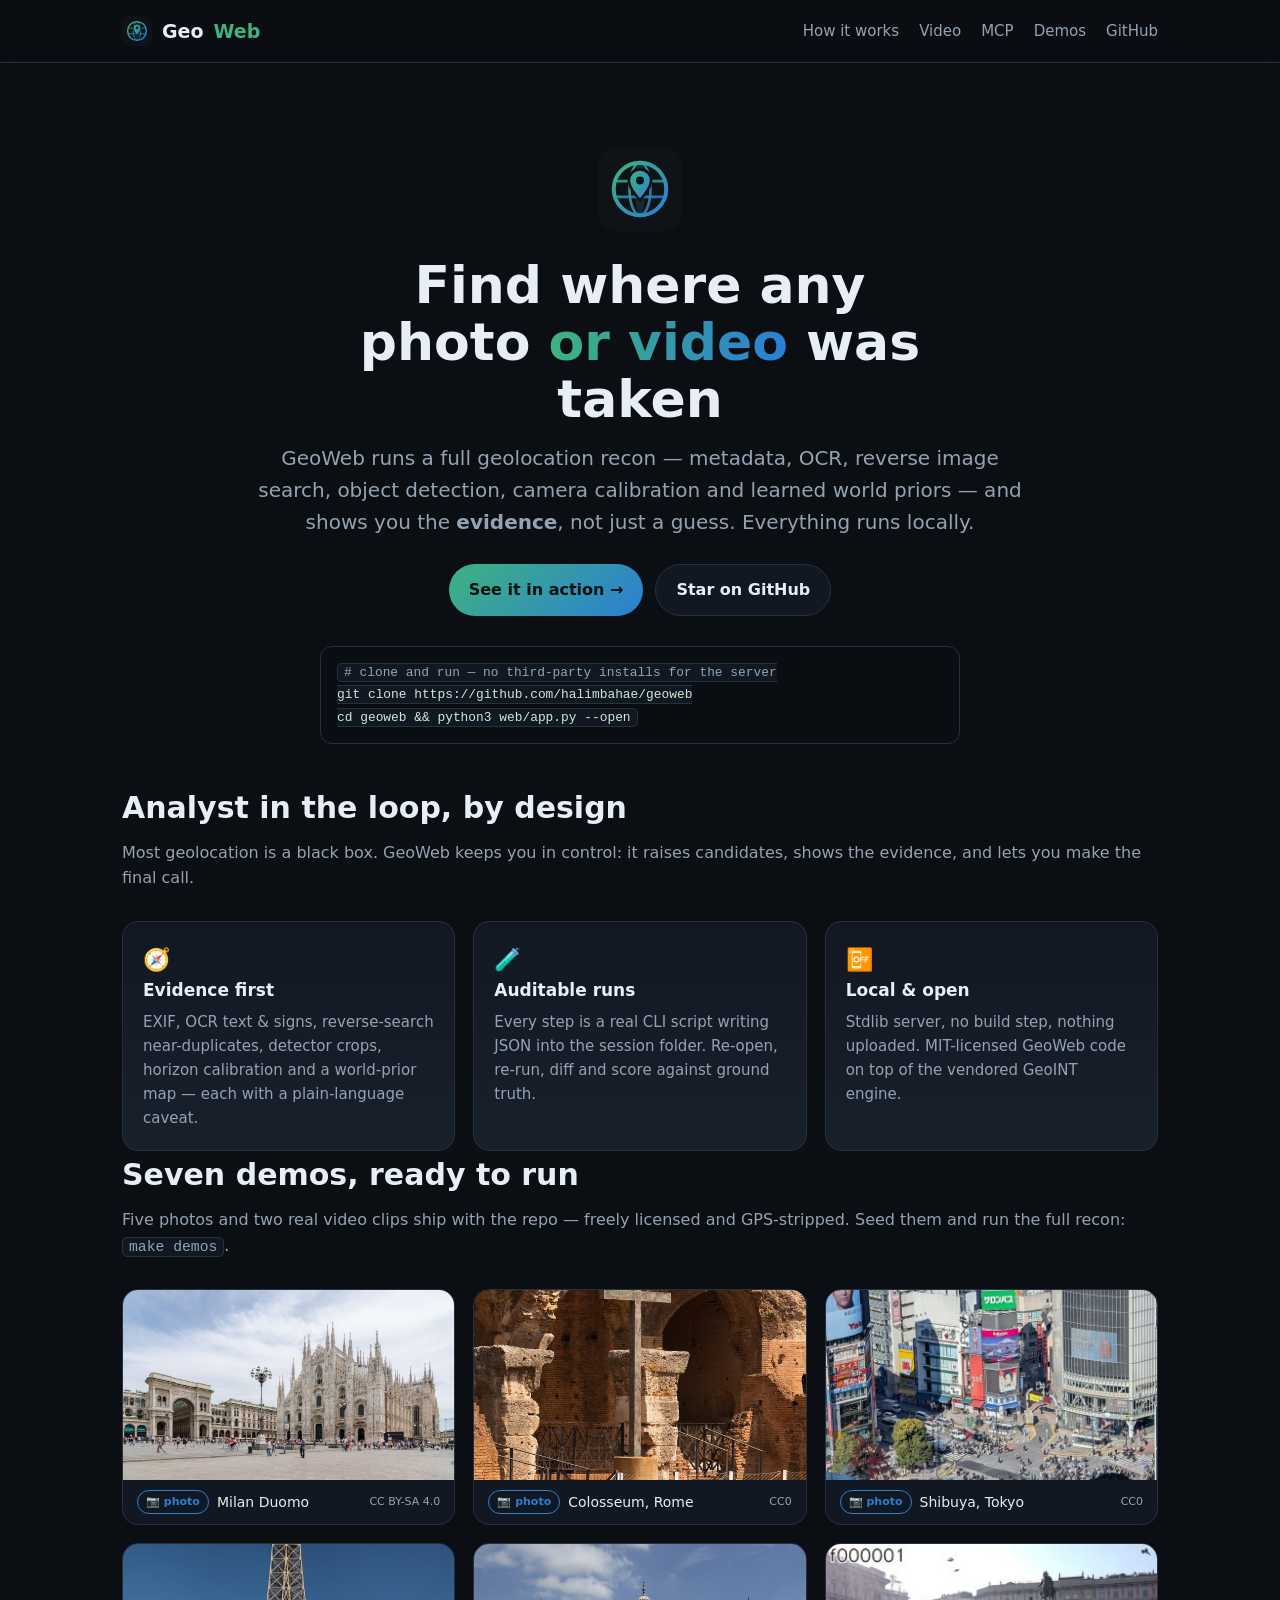
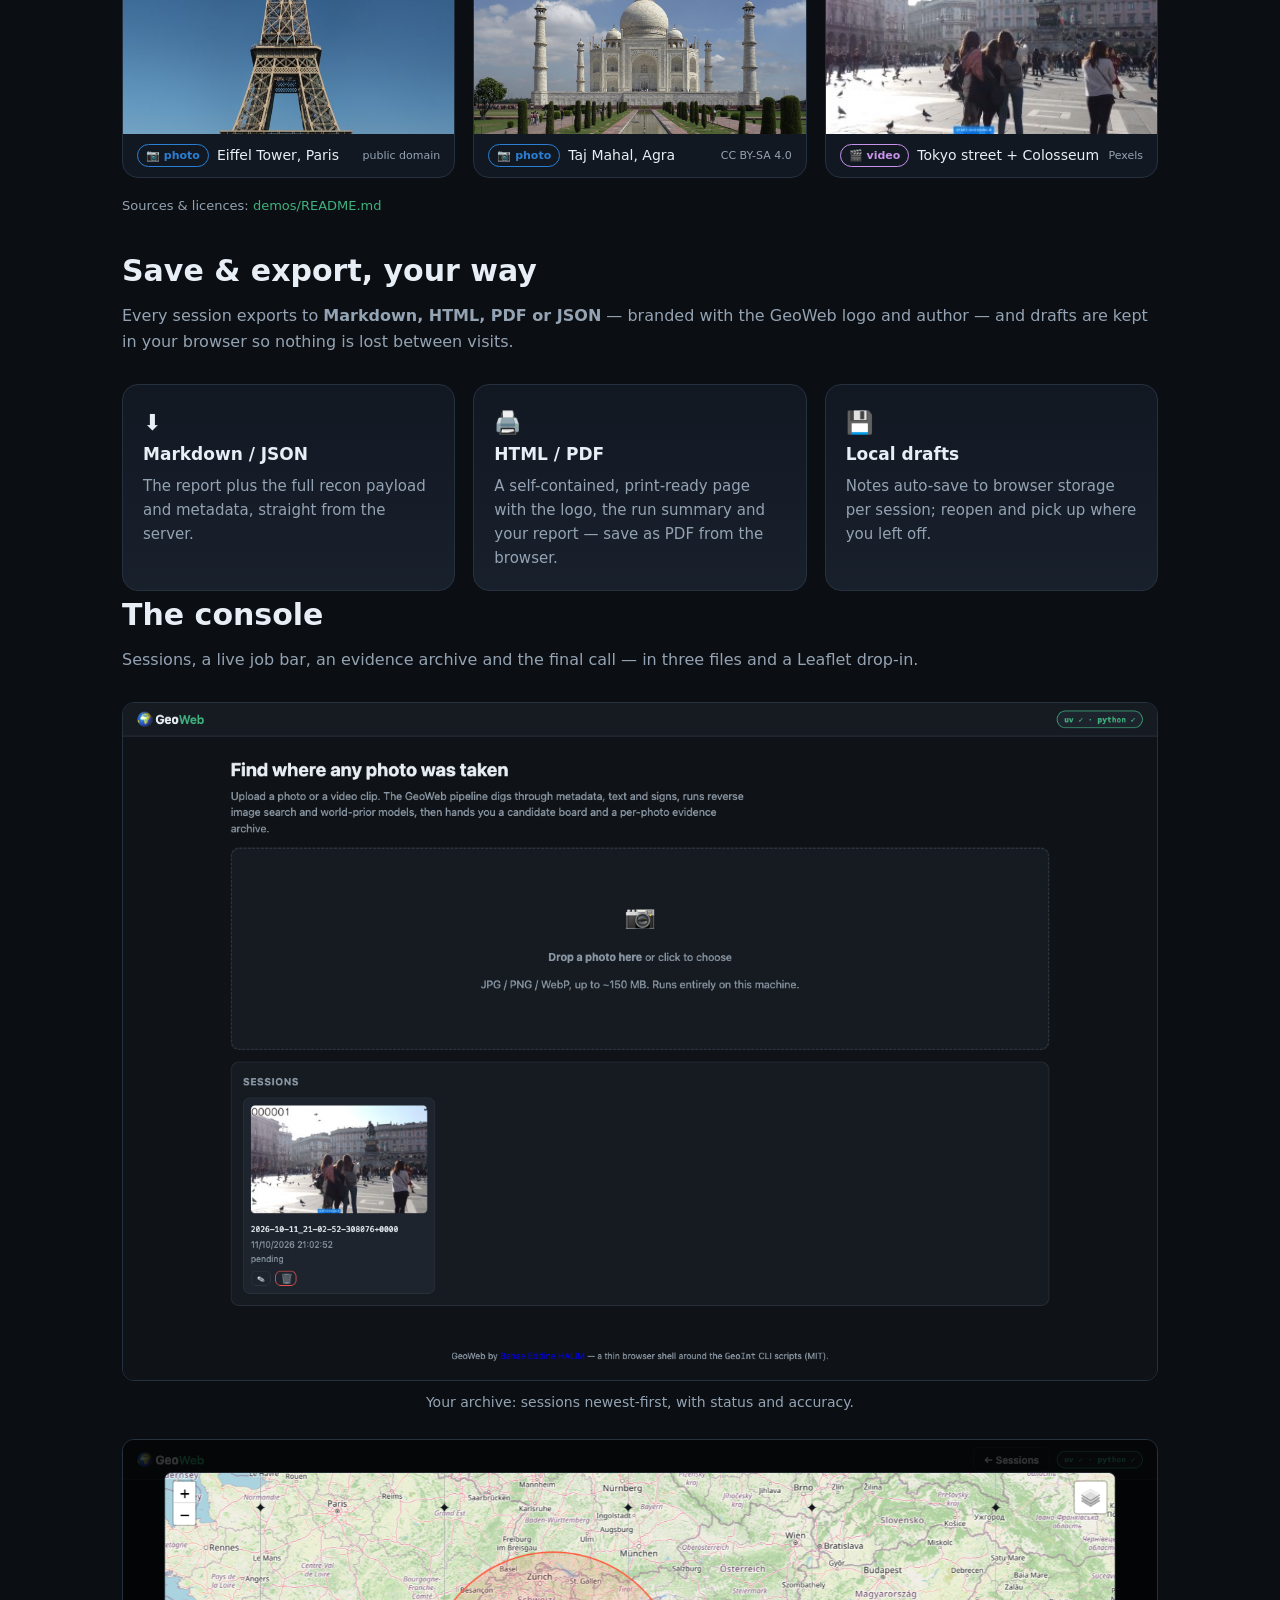
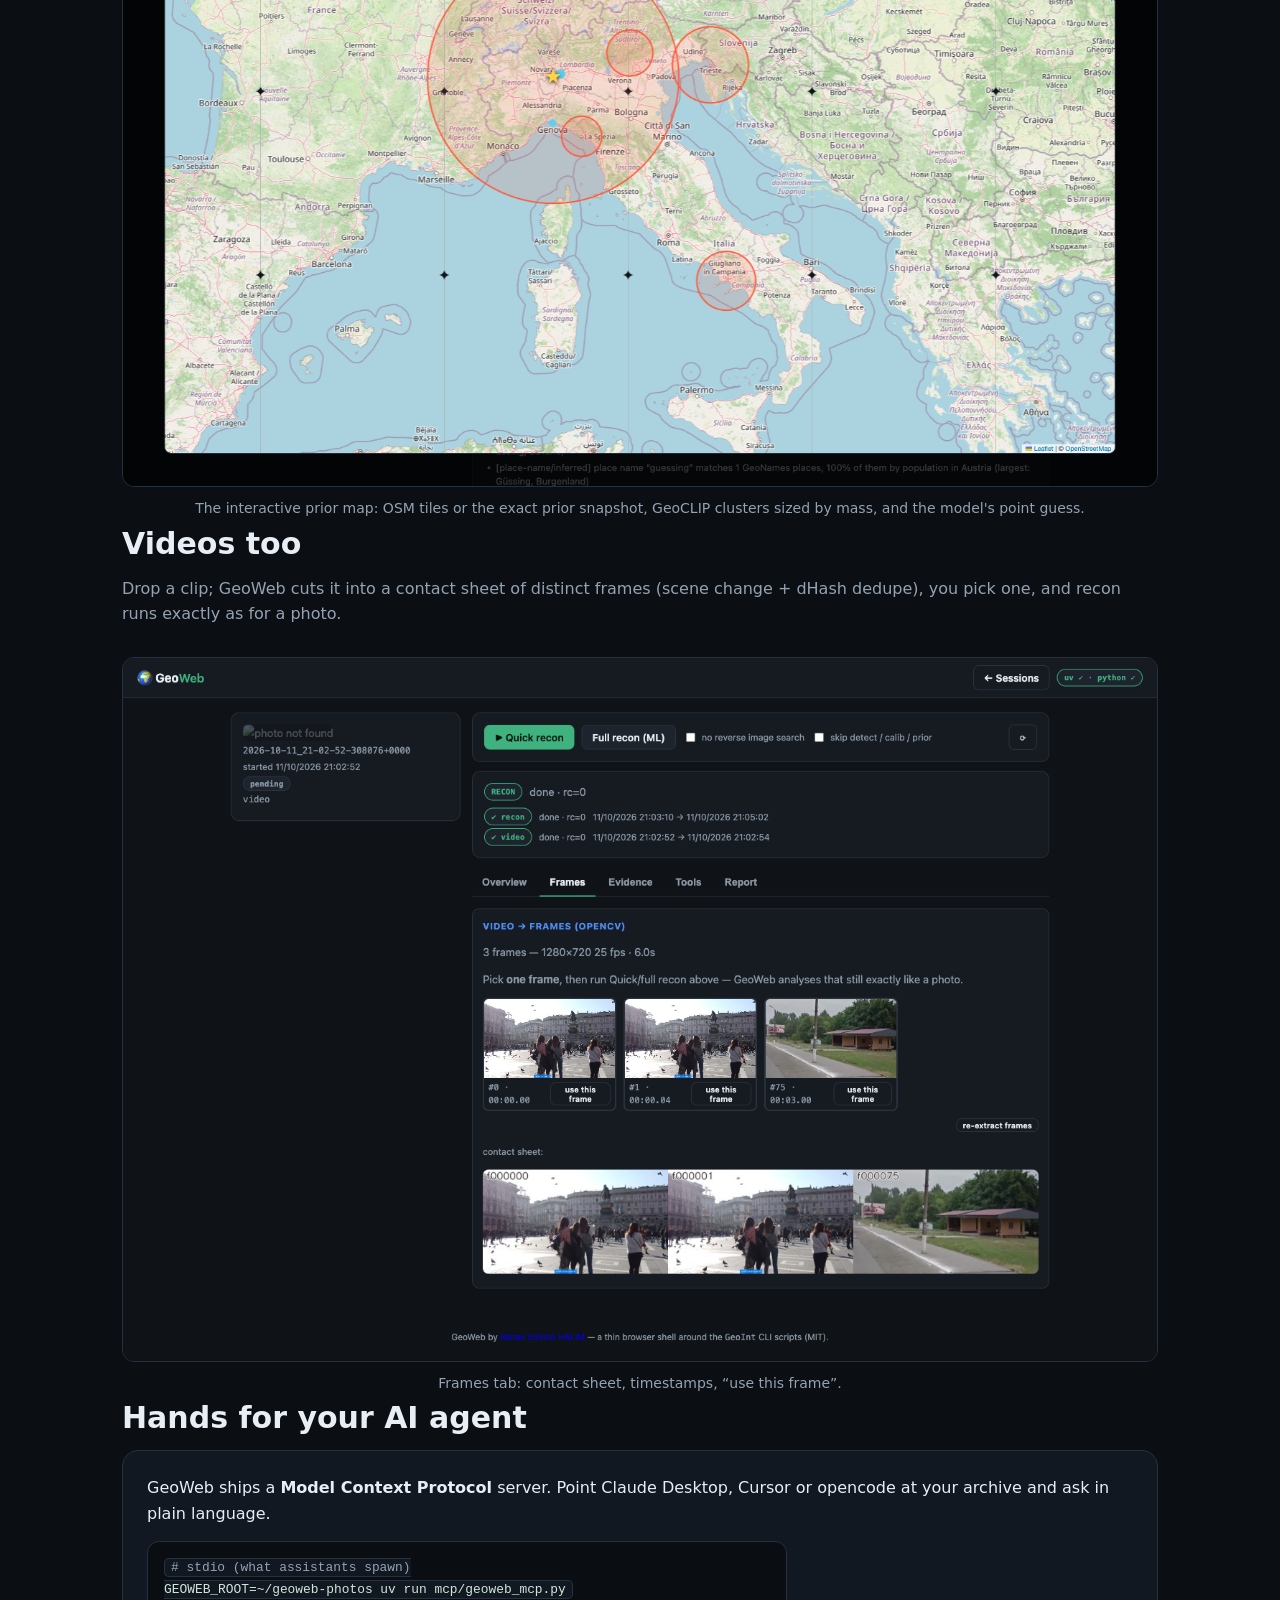
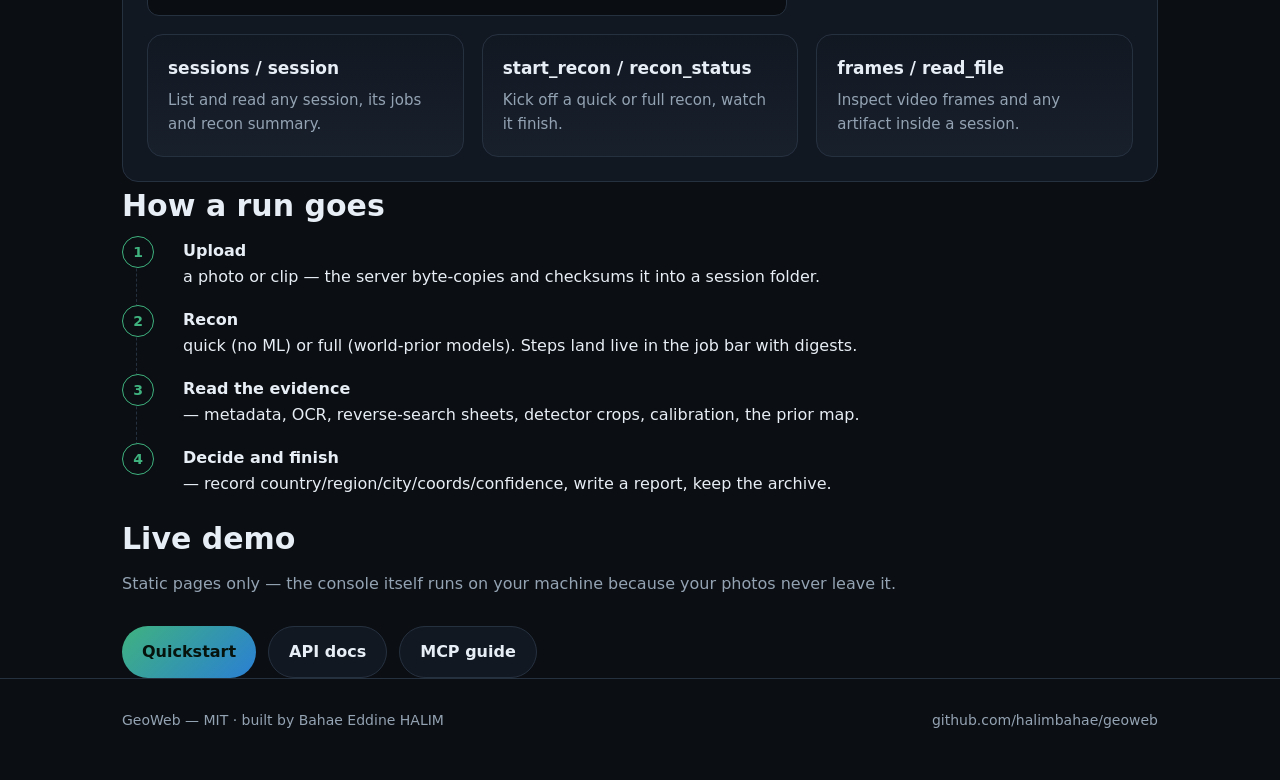
==== landing/index.html @ 5c61f9d7 "GeoWeb — local-first photo & video geolocation console Initial release. A stdlib-only browser consol" ====
<!doctype html>
<html lang="en">
<head>
<meta charset="utf-8">
<meta name="viewport" content="width=device-width, initial-scale=1">
<title>GeoWeb — find where any photo or video was taken</title>
<meta name="description" content="GeoWeb is a local-first, open-source console for photo & video geolocation: metadata, OCR, reverse image search, camera calibration and learned world priors, with the evidence in front of you.">
<meta property="og:title" content="GeoWeb — local-first photo & video geolocation">
<meta property="og:description" content="Run the recon, see the evidence, make the call. Photos and videos, entirely on your machine.">
  <meta property="og:type" content="website">
  <meta property="og:image" content="https://halimbahae.github.io/geoweb/assets/img/landing-full.png">
  <meta name="twitter:card" content="summary_large_image">
  <meta name="twitter:image" content="https://halimbahae.github.io/geoweb/assets/img/landing-full.png">
<link rel="icon" href="assets/img/logo.svg">
<link rel="stylesheet" href="assets/css/landing.css">
</head>
<body>
<!-- GeoWeb landing — Bahae Eddine HALIM <https://www.linkedin.com/in/halimbahae/> -->
<header class="nav">
  <div class="wrap">
    <span class="brand"><img src="assets/img/logo.svg" alt="">Geo<em>Web</em></span>
    <nav>
      <a href="#how">How it works</a>
      <a href="#video">Video</a>
      <a href="#mcp">MCP</a>
      <a href="#demos">Demos</a>
      <a href="https://github.com/halimbahae/geoweb">GitHub</a>
    </nav>
  </div>
</header>

<section class="hero wrap">
  <img class="mark" src="assets/img/logo.svg" alt="GeoWeb logo">
  <h1>Find where any photo <span class="grad">or video</span> was taken</h1>
  <p class="lede">GeoWeb runs a full geolocation recon — metadata, OCR, reverse image search,
     object detection, camera calibration and learned world priors — and shows you the
     <strong>evidence</strong>, not just a guess. Everything runs locally.</p>
  <div class="cta">
    <a class="btn primary" href="#demos">See it in action →</a>
    <a class="btn" href="https://github.com/halimbahae/geoweb">Star on GitHub</a>
  </div>
  <pre class="term"><code><span class="c"># clone and run — no third-party installs for the server</span>
git clone https://github.com/halimbahae/geoweb
cd geoweb && python3 web/app.py --open</code></pre>
</section>

<section id="how" class="wrap">
  <h2>Analyst in the loop, by design</h2>
  <p class="sub">Most geolocation is a black box. GeoWeb keeps you in control: it raises candidates, shows the evidence, and lets you make the final call.</p>
  <div class="grid g3">
    <div class="card"><div class="ic">🧭</div><h3>Evidence first</h3><p>EXIF, OCR text & signs, reverse-search near-duplicates, detector crops, horizon calibration and a world-prior map — each with a plain-language caveat.</p></div>
    <div class="card"><div class="ic">🧪</div><h3>Auditable runs</h3><p>Every step is a real CLI script writing JSON into the session folder. Re-open, re-run, diff and score against ground truth.</p></div>
    <div class="card"><div class="ic">📴</div><h3>Local & open</h3><p>Stdlib server, no build step, nothing uploaded. MIT-licensed GeoWeb code on top of the vendored GeoINT engine.</p></div>
  </div>
</section>

<section id="demos" class="wrap">
  <h2>Seven demos, ready to run</h2>
  <p class="sub">Five photos and two real video clips ship with the repo — freely licensed and GPS-stripped. Seed them and run the full recon: <code>make demos</code>.</p>
  <div class="grid g3 demos">
    <figure class="demo-card"><img src="assets/img/demos/milan.jpg" alt="Milan Cathedral"><figcaption><span class="k">📷 photo</span> Milan Duomo <span class="lic">CC BY-SA 4.0</span></figcaption></figure>
    <figure class="demo-card"><img src="assets/img/demos/colosseum.jpg" alt="Colosseum, Rome"><figcaption><span class="k">📷 photo</span> Colosseum, Rome <span class="lic">CC0</span></figcaption></figure>
    <figure class="demo-card"><img src="assets/img/demos/shibuya.jpg" alt="Shibuya crossing, Tokyo"><figcaption><span class="k">📷 photo</span> Shibuya, Tokyo <span class="lic">CC0</span></figcaption></figure>
    <figure class="demo-card"><img src="assets/img/demos/eiffel.jpg" alt="Eiffel Tower, Paris"><figcaption><span class="k">📷 photo</span> Eiffel Tower, Paris <span class="lic">public domain</span></figcaption></figure>
    <figure class="demo-card"><img src="assets/img/demos/taj-mahal.jpg" alt="Taj Mahal, Agra"><figcaption><span class="k">📷 photo</span> Taj Mahal, Agra <span class="lic">CC BY-SA 4.0</span></figcaption></figure>
    <figure class="demo-card"><img src="assets/img/demos/demo3-contact-sheet.jpg" alt="Video contact sheet"><figcaption><span class="k video">🎬 video</span> Tokyo street + Colosseum <span class="lic">Pexels</span></figcaption></figure>
  </div>
  <p class="sub" style="margin-top:18px;font-size:13px">Sources &amp; licences: <a href="https://github.com/halimbahae/geoweb/blob/main/demos/README.md">demos/README.md</a></p>
</section>

<section class="wrap">
  <h2>Save &amp; export, your way</h2>
  <p class="sub">Every session exports to <strong>Markdown, HTML, PDF or JSON</strong> — branded with the GeoWeb logo and author — and drafts are kept in your browser so nothing is lost between visits.</p>
  <div class="grid g3">
    <div class="card"><div class="ic">⬇</div><h3>Markdown / JSON</h3><p>The report plus the full recon payload and metadata, straight from the server.</p></div>
    <div class="card"><div class="ic">🖨️</div><h3>HTML / PDF</h3><p>A self-contained, print-ready page with the logo, the run summary and your report — save as PDF from the browser.</p></div>
    <div class="card"><div class="ic">💾</div><h3>Local drafts</h3><p>Notes auto-save to browser storage per session; reopen and pick up where you left off.</p></div>
  </div>
</section>

<section id="console" class="wrap">
  <h2>The console</h2>
  <p class="sub">Sessions, a live job bar, an evidence archive and the final call — in three files and a Leaflet drop-in.</p>
  <figure class="shot"><img src="assets/img/console-home.png" alt="GeoWeb home — sessions"><figcaption>Your archive: sessions newest-first, with status and accuracy.</figcaption></figure>
  <figure class="shot" style="margin-top:26px"><img src="assets/img/console-map-full.png" alt="GeoWeb interactive prior map"><figcaption>The interactive prior map: OSM tiles or the exact prior snapshot, GeoCLIP clusters sized by mass, and the model's point guess.</figcaption></figure>
</section>

<section id="video" class="wrap">
  <h2>Videos too</h2>
  <p class="sub">Drop a clip; GeoWeb cuts it into a contact sheet of distinct frames (scene change + dHash dedupe), you pick one, and recon runs exactly as for a photo.</p>
  <figure class="shot"><img src="assets/img/console-frames.png" alt="GeoWeb video frames tab"><figcaption>Frames tab: contact sheet, timestamps, “use this frame”.</figcaption></figure>
</section>

<section id="mcp" class="wrap">
  <h2>Hands for your AI agent</h2>
  <div class="mcp">
    <p style="margin:0 0 14px">GeoWeb ships a <strong>Model Context Protocol</strong> server. Point Claude Desktop, Cursor or opencode at your archive and ask in plain language.</p>
    <pre class="term" style="margin:0"><code><span class="c"># stdio (what assistants spawn)</span>
GEOWEB_ROOT=~/geoweb-photos uv run mcp/geoweb_mcp.py</code></pre>
    <div class="grid g3" style="margin-top:18px">
      <div class="card"><h3>sessions / session</h3><p>List and read any session, its jobs and recon summary.</p></div>
      <div class="card"><h3>start_recon / recon_status</h3><p>Kick off a quick or full recon, watch it finish.</p></div>
      <div class="card"><h3>frames / read_file</h3><p>Inspect video frames and any artifact inside a session.</p></div>
    </div>
  </div>
</section>

<section class="wrap">
  <h2>How a run goes</h2>
  <ol class="steps">
    <li><strong>Upload</strong> a photo or clip — the server byte-copies and checksums it into a session folder.</li>
    <li><strong>Recon</strong> quick (no ML) or full (world-prior models). Steps land live in the job bar with digests.</li>
    <li><strong>Read the evidence</strong> — metadata, OCR, reverse-search sheets, detector crops, calibration, the prior map.</li>
    <li><strong>Decide and finish</strong> — record country/region/city/coords/confidence, write a report, keep the archive.</li>
  </ol>
</section>

<section id="demo" class="wrap">
  <h2>Live demo</h2>
  <p class="sub">Static pages only — the console itself runs on your machine because your photos never leave it.</p>
  <div class="cta" style="justify-content:flex-start">
    <a class="btn primary" href="https://github.com/halimbahae/geoweb#quickstart">Quickstart</a>
    <a class="btn" href="https://github.com/halimbahae/geoweb/blob/main/docs/api.md">API docs</a>
    <a class="btn" href="https://github.com/halimbahae/geoweb/blob/main/mcp/README.md">MCP guide</a>
  </div>
</section>

<footer>
  <div class="wrap">
    <span>GeoWeb — MIT · built by <a href="https://www.linkedin.com/in/halimbahae/">Bahae Eddine HALIM</a></span>
    <span style="margin-left:auto"><a href="https://github.com/halimbahae/geoweb">github.com/halimbahae/geoweb</a></span>
  </div>
</footer>
<script src="assets/js/landing.js"></script>
</body>
</html>
---- landing/assets/css/landing.css ----
/* GeoWeb landing — Author: Bahae Eddine HALIM <https://www.linkedin.com/in/halimbahae/> */
:root {
  --bg: #0b0e12;
  --bg2: #121822;
  --bg3: #18202c;
  --line: #263140;
  --text: #e8eef5;
  --muted: #94a3b3;
  --accent: #3fb27f;
  --accent2: #2a7fd4;
  --radius: 16px;
}
* { box-sizing: border-box; }
html { scroll-behavior: smooth; }
body {
  margin: 0;
  font: 16px/1.6 ui-sans-serif, system-ui, -apple-system, "Segoe UI", Roboto, Helvetica, Arial, sans-serif;
  color: var(--text);
  background: radial-gradient(1200px 600px at 70% -10%, #16233a 0%, var(--bg) 55%) no-repeat, var(--bg);
}
a { color: var(--accent); text-decoration: none; }
a:hover { text-decoration: underline; }
.wrap { max-width: 1080px; margin: 0 auto; padding: 0 22px; }
code, .mono { font-family: ui-monospace, SFMono-Regular, Menlo, Consolas, monospace; }

header.nav {
  position: sticky; top: 0; z-index: 10;
  backdrop-filter: blur(10px);
  background: color-mix(in srgb, var(--bg) 78%, transparent);
  border-bottom: 1px solid var(--line);
}
.nav .wrap { display: flex; align-items: center; gap: 14px; height: 62px; }
.brand { display: flex; align-items: center; gap: 10px; font-weight: 700; font-size: 19px; }
.brand img { width: 30px; height: 30px; }
.brand em { font-style: normal; color: var(--accent); }
.nav nav { margin-left: auto; display: flex; gap: 20px; align-items: center; }
.nav nav a { color: var(--muted); font-size: 15px; }
.nav nav a:hover { color: var(--text); text-decoration: none; }

.hero { padding: 84px 0 40px; text-align: center; }
.hero img.mark { width: 84px; height: 84px; }
.hero h1 { font-size: clamp(30px, 5vw, 52px); line-height: 1.1; margin: 18px auto 14px; max-width: 16ch; }
.hero h1 .grad { background: linear-gradient(90deg, var(--accent), var(--accent2)); -webkit-background-clip: text; background-clip: text; color: transparent; }
.hero p.lede { color: var(--muted); font-size: clamp(16px, 2.2vw, 20px); max-width: 62ch; margin: 0 auto 26px; }
.cta { display: flex; gap: 12px; justify-content: center; flex-wrap: wrap; }
.btn {
  display: inline-flex; align-items: center; gap: 8px;
  padding: 12px 20px; border-radius: 999px; font-weight: 600; border: 1px solid var(--line);
  color: var(--text); background: var(--bg2);
}
.btn:hover { text-decoration: none; border-color: var(--accent); }
.btn.primary { background: linear-gradient(135deg, var(--accent), var(--accent2)); color: #06120c; border: none; }
.term {
  margin: 30px auto 0; max-width: 640px; text-align: left; background: #0a0d11;
  border: 1px solid var(--line); border-radius: 12px; padding: 14px 16px; color: #cfe8da;
  font-size: 14px; overflow: auto;
}
.term .c { color: var(--muted); }

section { padding: 54px 0; }
h2 { font-size: clamp(22px, 3vw, 30px); margin: 0 0 8px; }
.sub { color: var(--muted); margin: 0 0 30px; }
.grid { display: grid; gap: 18px; }
.g3 { grid-template-columns: repeat(3, 1fr); }
.g2 { grid-template-columns: repeat(2, 1fr); }
@media (max-width: 860px) { .g3, .g2 { grid-template-columns: 1fr; } }
.card {
  background: linear-gradient(180deg, var(--bg2), var(--bg3)); border: 1px solid var(--line);
  border-radius: var(--radius); padding: 20px;
}
.card h3 { margin: 0 0 6px; font-size: 17px; }
.card p { margin: 0; color: var(--muted); font-size: 15px; }
.card .ic { font-size: 22px; }

figure.shot { margin: 0; }
figure.shot img { width: 100%; height: auto; border-radius: 12px; border: 1px solid var(--line); display: block; }
figure.shot figcaption { color: var(--muted); font-size: 14px; margin-top: 10px; text-align: center; }
.shot + .shot { margin-top: 26px; }

.steps { counter-reset: s; list-style: none; padding: 0; margin: 0; }
.steps li { position: relative; padding: 0 0 18px 46px; border-left: 1px dashed var(--line); margin-left: 14px; }
.steps li:last-child { border-left-color: transparent; }
.steps li::before {
  counter-increment: s; content: counter(s); position: absolute; left: -15px; top: -2px;
  width: 30px; height: 30px; border-radius: 50%; display: grid; place-items: center;
  background: var(--bg); border: 1px solid var(--accent); color: var(--accent); font-weight: 700; font-size: 14px;
}
.steps strong { display: block; }

.mcp { background: var(--bg2); border: 1px solid var(--line); border-radius: var(--radius); padding: 24px; }
footer { border-top: 1px solid var(--line); padding: 30px 0 50px; color: var(--muted); font-size: 14px; }
footer .wrap { display: flex; flex-wrap: wrap; gap: 10px 22px; align-items: center; }
footer a { color: var(--muted); }

/* demo gallery */
.demos { margin-top: 4px; }
figure.demo-card {
  margin: 0; background: var(--bg2); border: 1px solid var(--line);
  border-radius: var(--radius); overflow: hidden;
}
figure.demo-card img { width: 100%; height: 190px; object-fit: cover; display: block; }
figure.demo-card figcaption { padding: 10px 14px; font-size: 14px; color: var(--text); display: flex; align-items: center; gap: 8px; flex-wrap: wrap; }
figure.demo-card .k {
  font-size: 11px; font-weight: 700; padding: 2px 8px; border-radius: 999px;
  border: 1px solid var(--accent2, #4f8ef7); color: var(--accent2, #4f8ef7); white-space: nowrap;
}
figure.demo-card .k.video { border-color: #c792ea; color: #c792ea; }
figure.demo-card .lic { margin-left: auto; font-size: 11px; color: var(--muted); white-space: nowrap; }
code { background: var(--bg2); border: 1px solid var(--line); border-radius: 5px; padding: 1px 6px; font-size: .92em; }
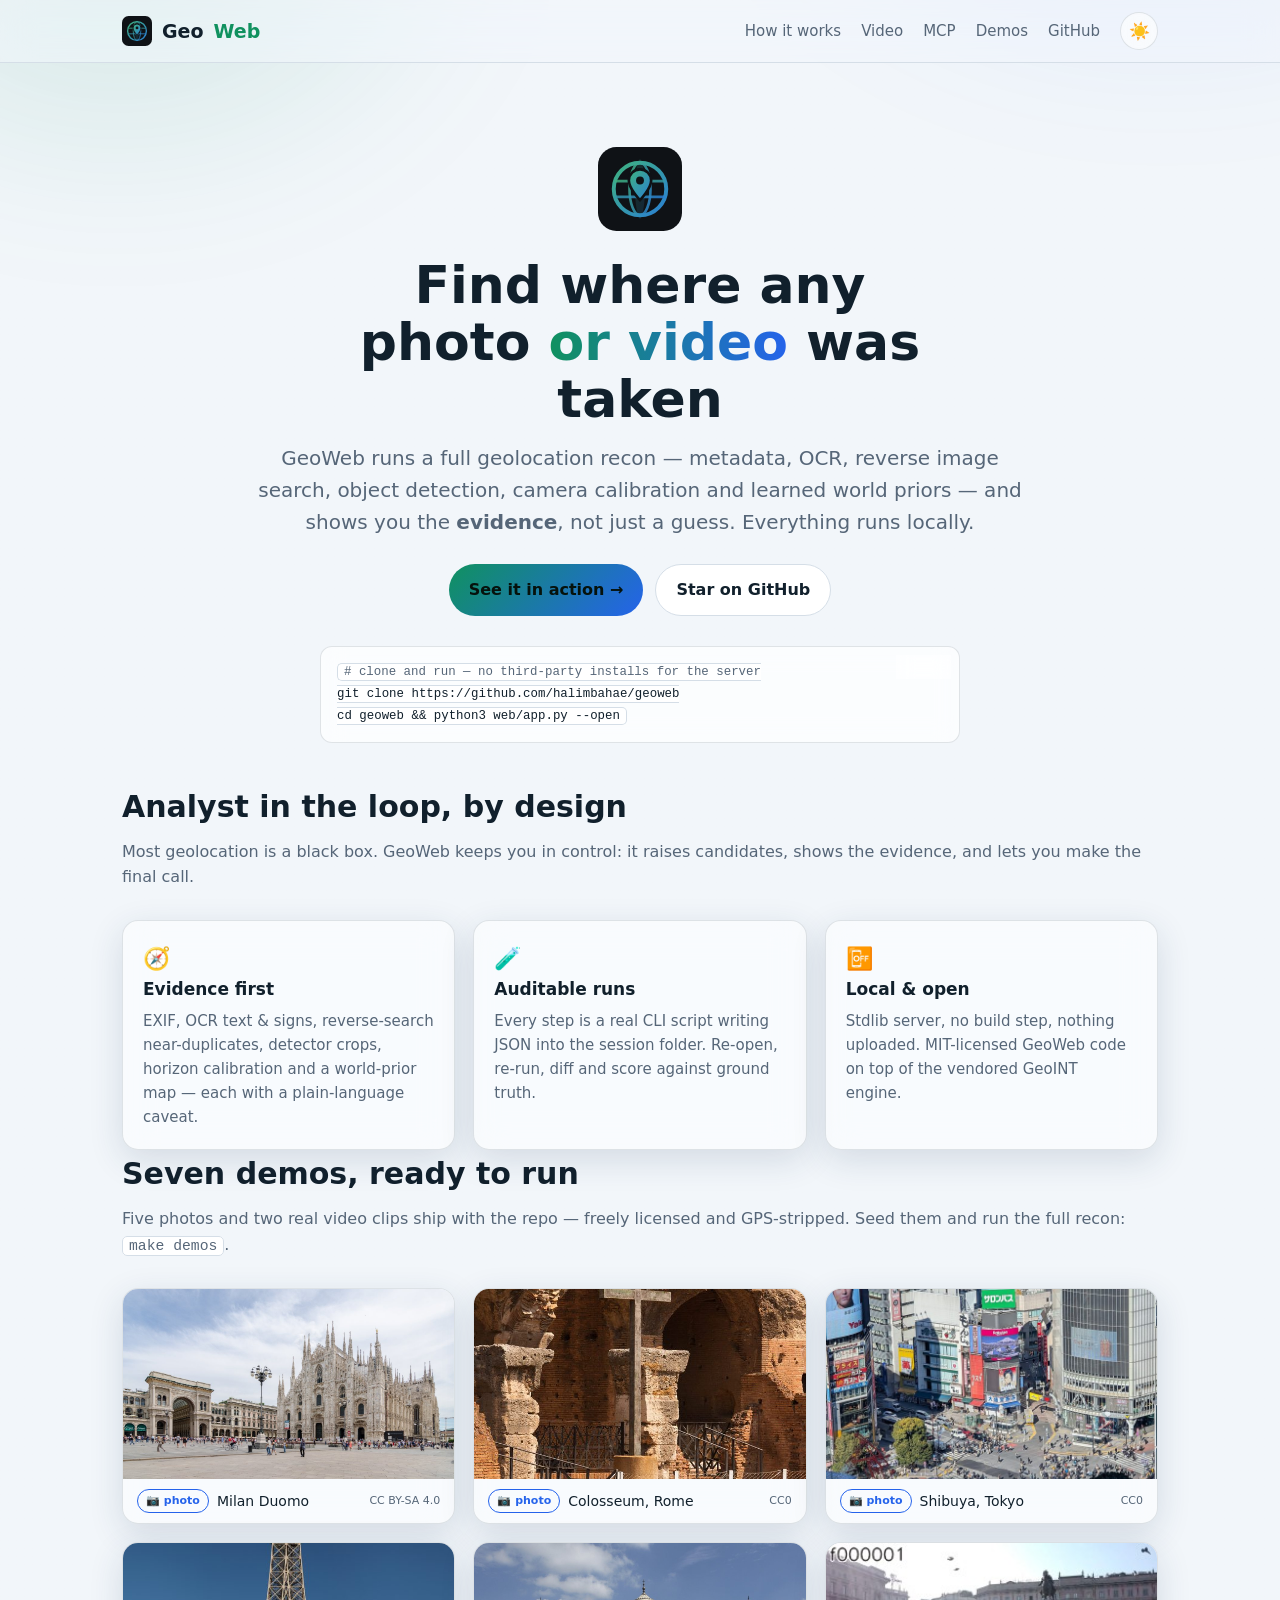
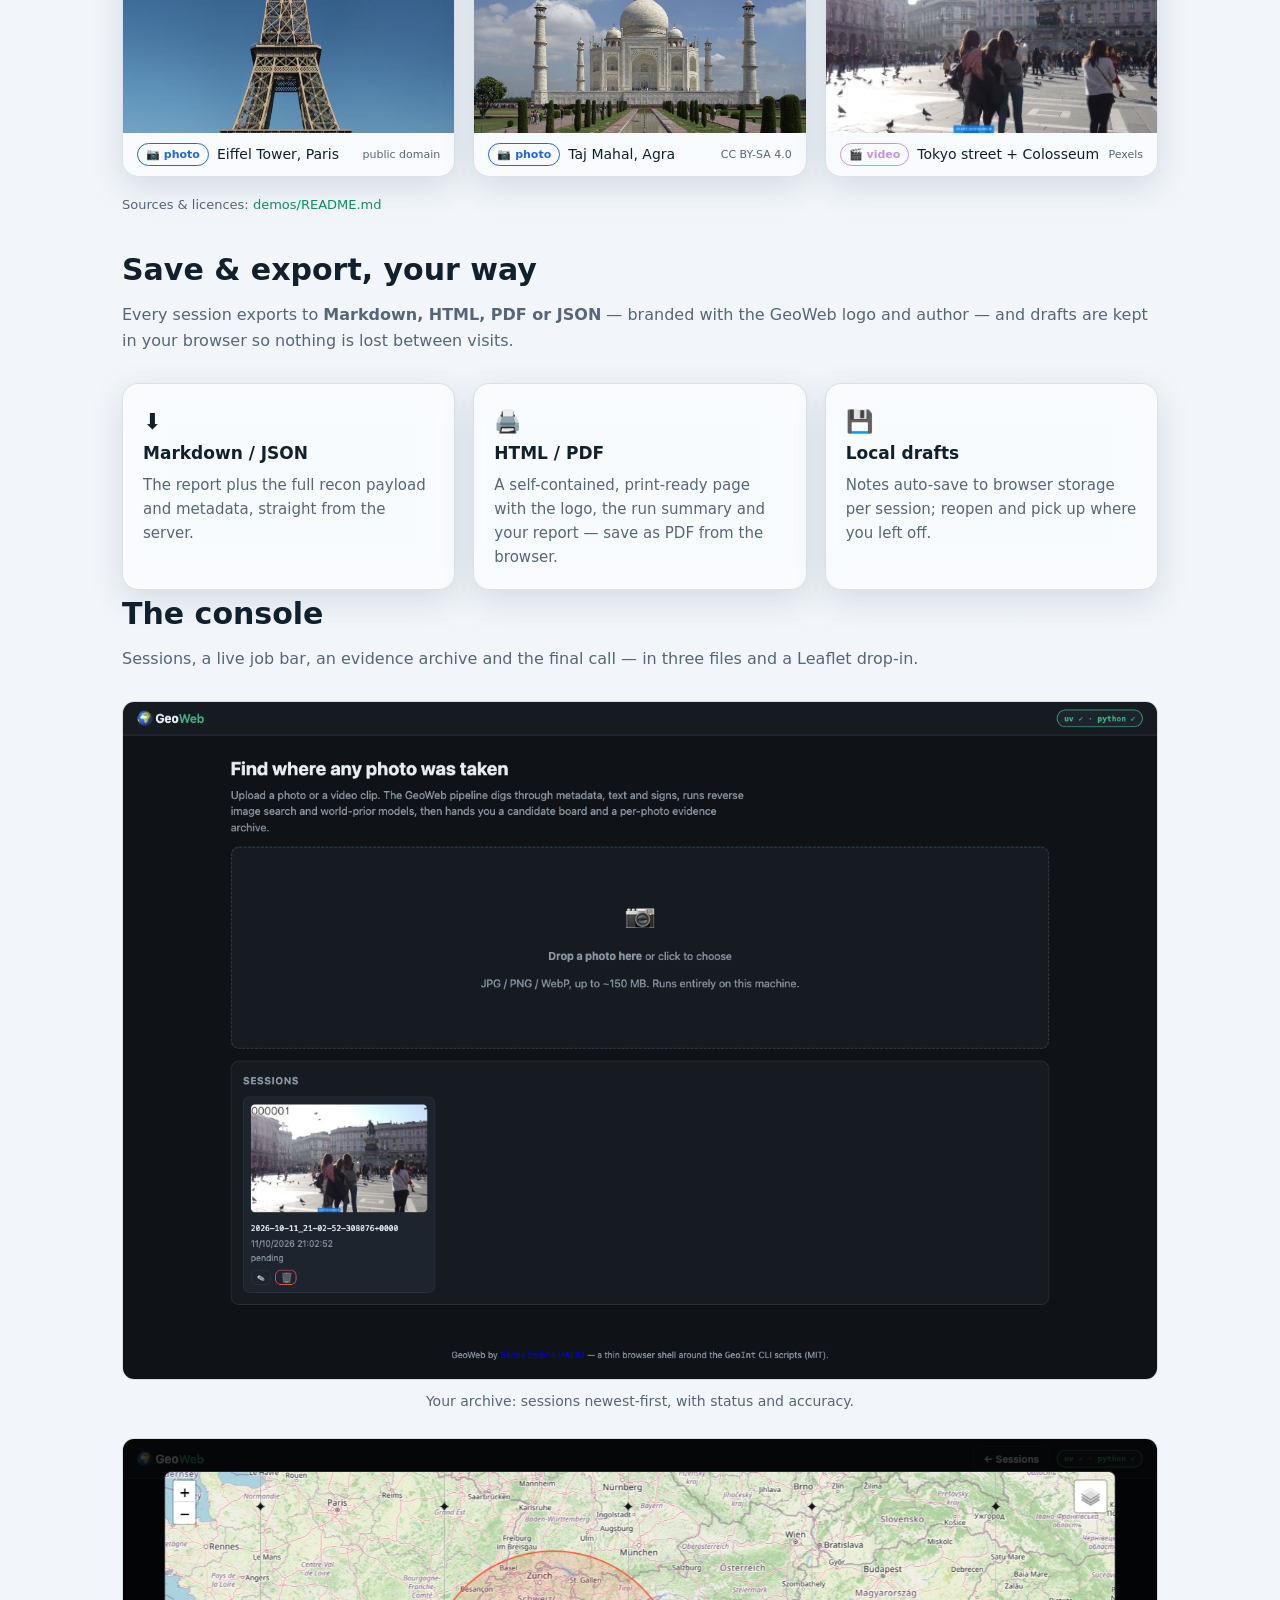
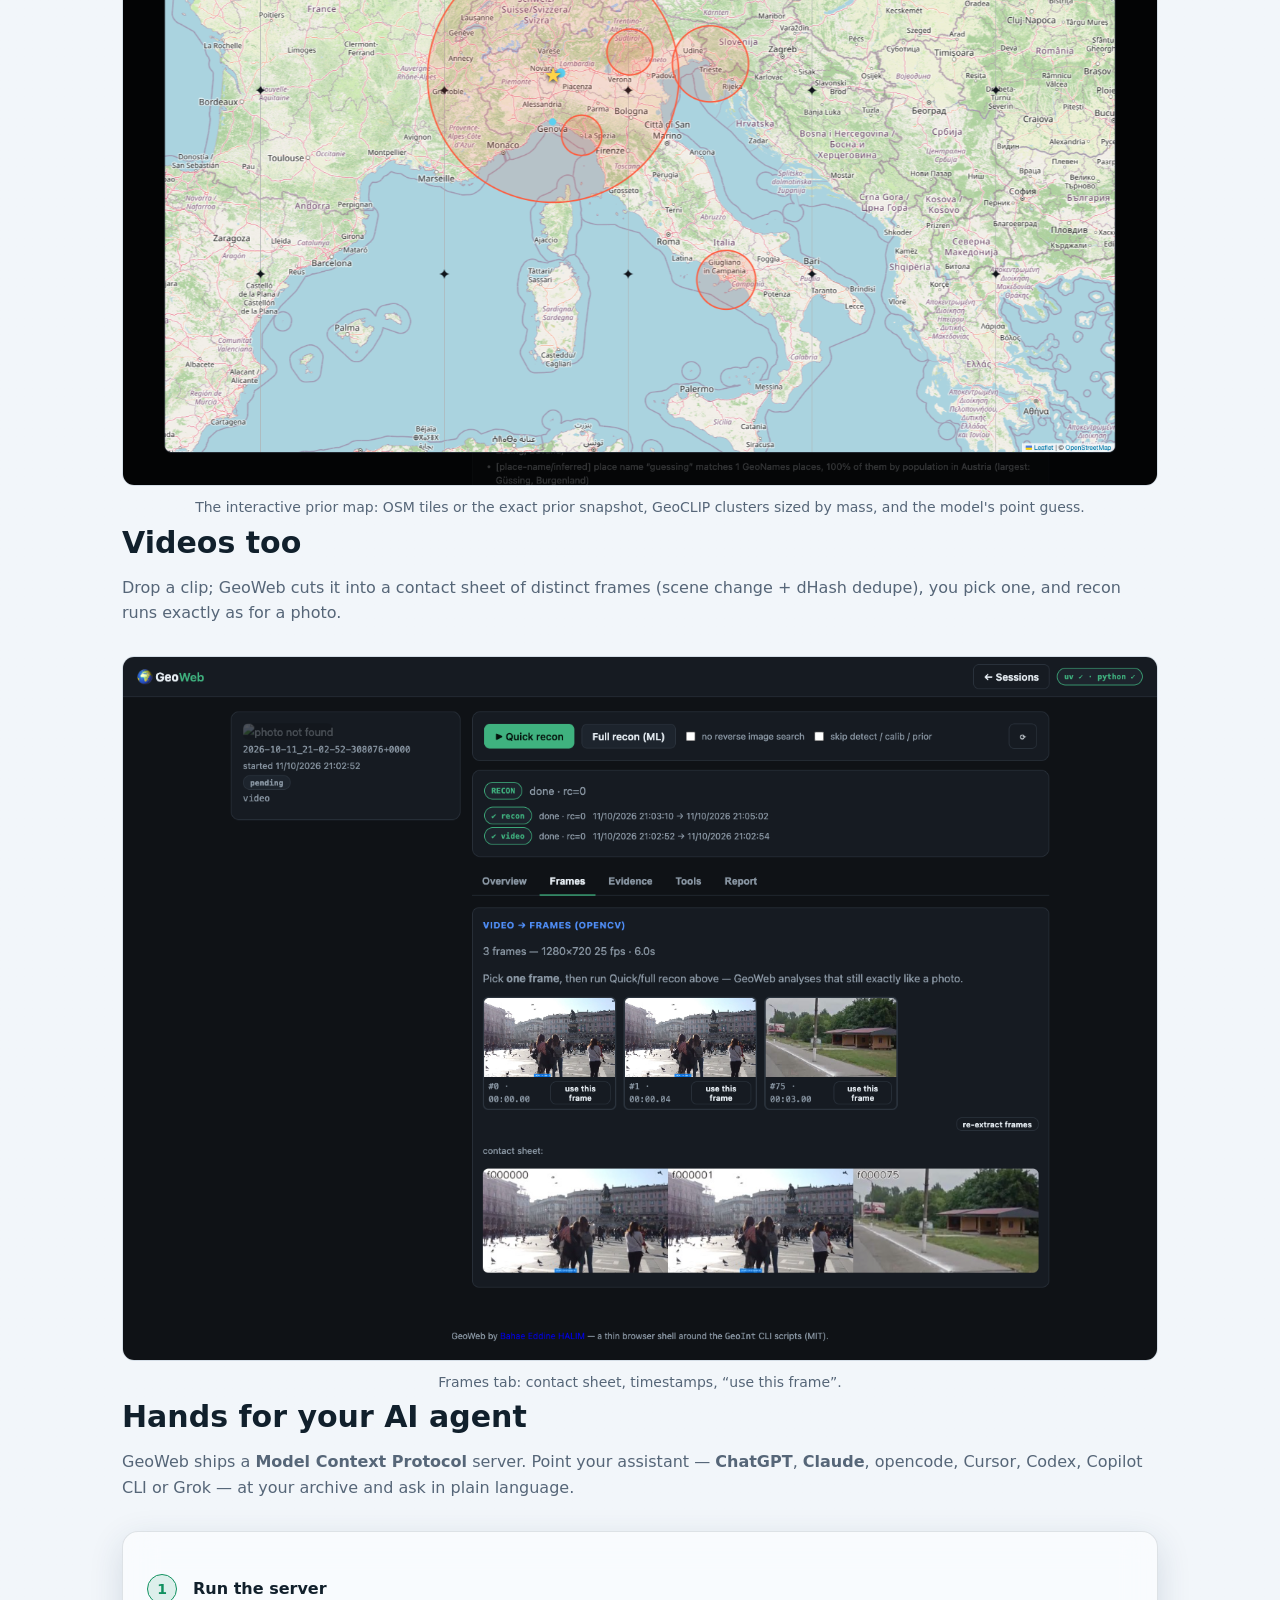
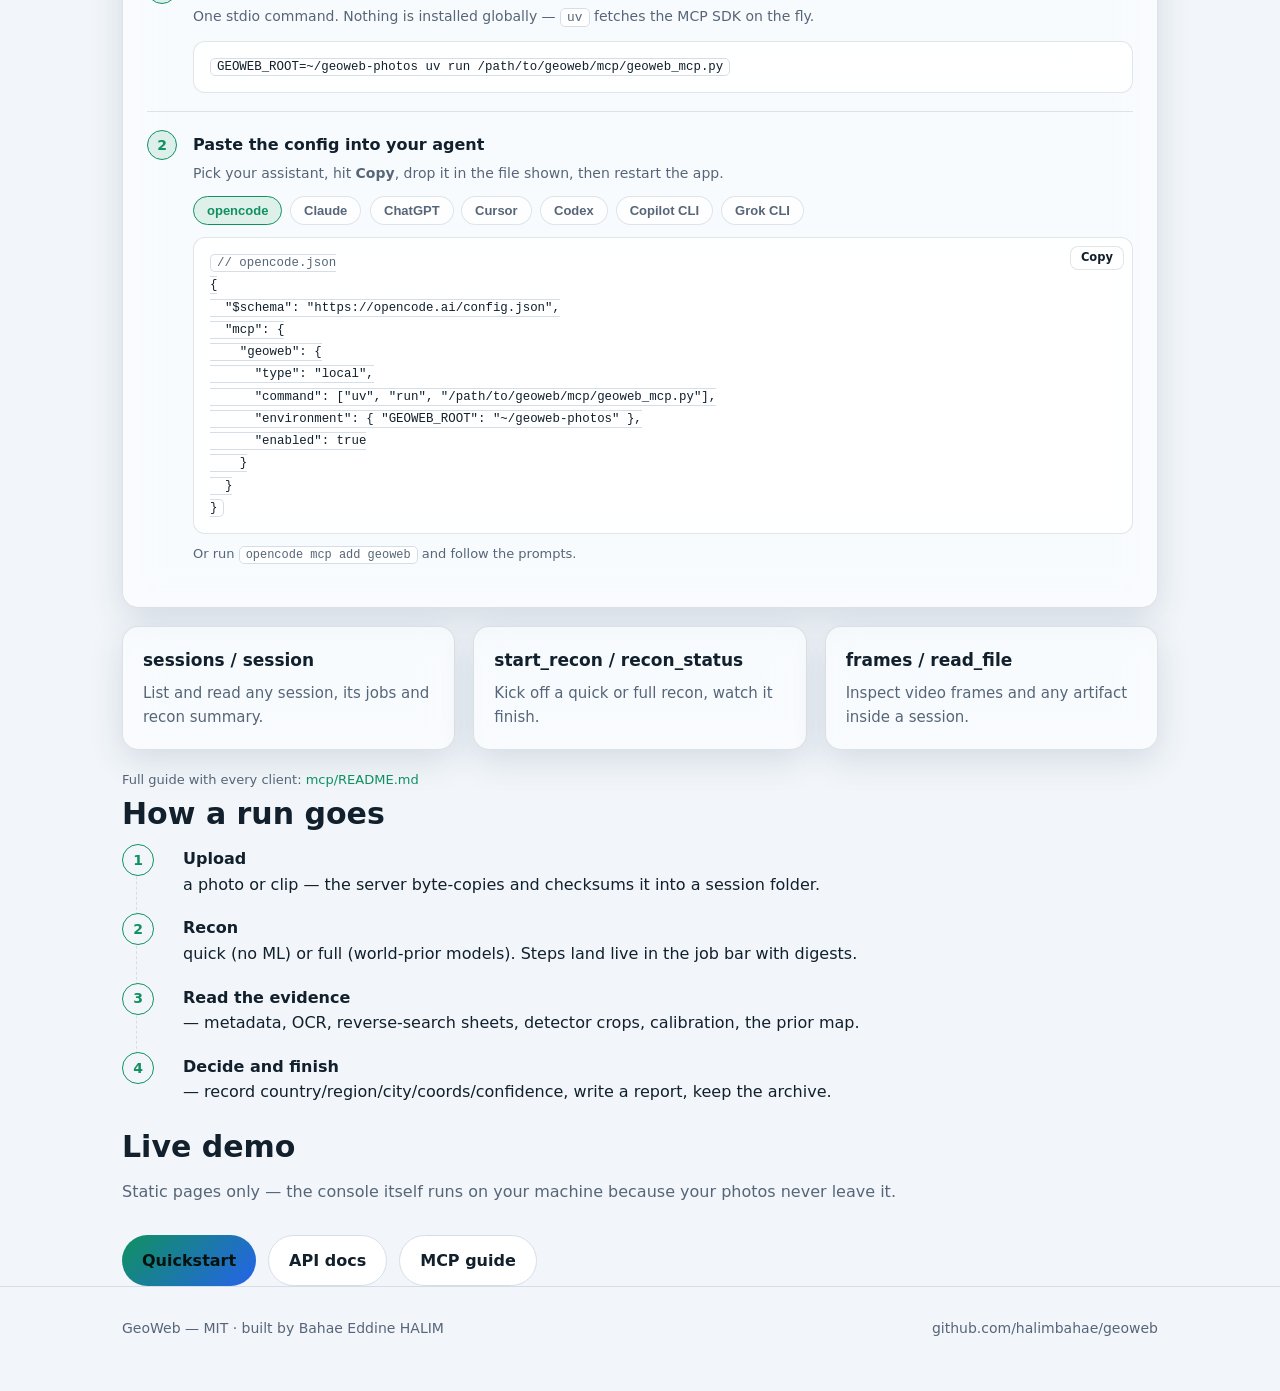
==== commit 72c05686: "landing: glassmorphism, theme toggle, copy buttons, MCP quickstart - Frosted-glass cards/code (backd" ====
--- a/landing/index.html
+++ b/landing/index.html
@@ -13,6 +13,7 @@
   <meta name="twitter:image" content="https://halimbahae.github.io/geoweb/assets/img/landing-full.png">
 <link rel="icon" href="assets/img/logo.svg">
 <link rel="stylesheet" href="assets/css/landing.css">
+<script>(function(){try{var t=localStorage.getItem("geoweb:theme")||((window.matchMedia&&window.matchMedia("(prefers-color-scheme: light)").matches)?"light":"dark");document.documentElement.setAttribute("data-theme",t);}catch(e){}})();</script>
 </head>
 <body>
 <!-- GeoWeb landing — Bahae Eddine HALIM <https://www.linkedin.com/in/halimbahae/> -->
@@ -25,6 +26,7 @@
       <a href="#mcp">MCP</a>
       <a href="#demos">Demos</a>
       <a href="https://github.com/halimbahae/geoweb">GitHub</a>
+      <button id="theme-toggle" class="theme-btn" type="button" title="Toggle dark / light theme" aria-label="Toggle dark / light theme">🌙</button>
     </nav>
   </div>
 </header>
@@ -93,16 +95,132 @@
 
 <section id="mcp" class="wrap">
   <h2>Hands for your AI agent</h2>
+  <p class="sub">GeoWeb ships a <strong>Model Context Protocol</strong> server. Point your assistant — <strong>ChatGPT</strong>, <strong>Claude</strong>, opencode, Cursor, Codex, Copilot CLI or Grok — at your archive and ask in plain language.</p>
+
   <div class="mcp">
-    <p style="margin:0 0 14px">GeoWeb ships a <strong>Model Context Protocol</strong> server. Point Claude Desktop, Cursor or opencode at your archive and ask in plain language.</p>
-    <pre class="term" style="margin:0"><code><span class="c"># stdio (what assistants spawn)</span>
-GEOWEB_ROOT=~/geoweb-photos uv run mcp/geoweb_mcp.py</code></pre>
-    <div class="grid g3" style="margin-top:18px">
-      <div class="card"><h3>sessions / session</h3><p>List and read any session, its jobs and recon summary.</p></div>
-      <div class="card"><h3>start_recon / recon_status</h3><p>Kick off a quick or full recon, watch it finish.</p></div>
-      <div class="card"><h3>frames / read_file</h3><p>Inspect video frames and any artifact inside a session.</p></div>
+    <div class="step-row">
+      <div class="step-badge">1</div>
+      <div class="step-body">
+        <h3>Run the server</h3>
+        <p class="help">One stdio command. Nothing is installed globally — <code>uv</code> fetches the MCP SDK on the fly.</p>
+        <pre class="term"><code>GEOWEB_ROOT=~/geoweb-photos uv run /path/to/geoweb/mcp/geoweb_mcp.py</code></pre>
+      </div>
     </div>
-  </div>
+
+    <div class="step-row">
+      <div class="step-badge">2</div>
+      <div class="step-body">
+        <h3>Paste the config into your agent</h3>
+        <p class="help">Pick your assistant, hit <strong>Copy</strong>, drop it in the file shown, then restart the app.</p>
+
+        <div class="agent-tabs" role="tablist">
+          <button class="agent-tab active" type="button" data-agent="opencode">opencode</button>
+          <button class="agent-tab" type="button" data-agent="claude">Claude</button>
+          <button class="agent-tab" type="button" data-agent="chatgpt">ChatGPT</button>
+          <button class="agent-tab" type="button" data-agent="cursor">Cursor</button>
+          <button class="agent-tab" type="button" data-agent="codex">Codex</button>
+          <button class="agent-tab" type="button" data-agent="copilot">Copilot CLI</button>
+          <button class="agent-tab" type="button" data-agent="grok">Grok CLI</button>
+        </div>
+
+        <div class="agent-pane active" data-agent="opencode">
+          <pre class="term"><code><span class="c">// opencode.json</span>
+{
+  "$schema": "https://opencode.ai/config.json",
+  "mcp": {
+    "geoweb": {
+      "type": "local",
+      "command": ["uv", "run", "/path/to/geoweb/mcp/geoweb_mcp.py"],
+      "environment": { "GEOWEB_ROOT": "~/geoweb-photos" },
+      "enabled": true
+    }
+  }
+}</code></pre>
+          <p class="agent-note">Or run <code>opencode mcp add geoweb</code> and follow the prompts.</p>
+        </div>
+
+        <div class="agent-pane" data-agent="claude">
+          <pre class="term"><code><span class="c"># Claude Code — one command (user scope)</span>
+claude mcp add geoweb --scope user \
+  --env GEOWEB_ROOT=~/geoweb-photos \
+  -- uv run /path/to/geoweb/mcp/geoweb_mcp.py</code></pre>
+          <pre class="term" style="margin-top:10px"><code><span class="c">// Claude Desktop — claude_desktop_config.json</span>
+{
+  "mcpServers": {
+    "geoweb": {
+      "command": "uv",
+      "args": ["run", "/path/to/geoweb/mcp/geoweb_mcp.py"],
+      "env": { "GEOWEB_ROOT": "~/geoweb-photos" }
+    }
+  }
+}</code></pre>
+          <p class="agent-note">Remote MCP (SSE) is also supported for Claude web/desktop connectors — see the ChatGPT tab.</p>
+        </div>
+
+        <div class="agent-pane" data-agent="chatgpt">
+          <pre class="term"><code><span class="c"># Expose GeoWeb over SSE, then add it as a Connector</span>
+GEOWEB_ROOT=~/geoweb-photos uv run /path/to/geoweb/mcp/geoweb_mcp.py \
+  --transport sse --port 8989
+
+<span class="c"># ChatGPT → Settings → Connectors → Advanced → Developer mode</span>
+<span class="c"># Add MCP server URL:  http://127.0.0.1:8989/sse</span></code></pre>
+          <p class="agent-note">ChatGPT (and Claude web) reach the server over HTTP — expose the port with a tunnel such as <code>cloudflared</code> or <code>ngrok</code>. Same URL works for any remote-MCP client.</p>
+        </div>
+
+        <div class="agent-pane" data-agent="cursor">
+          <pre class="term"><code><span class="c">// .cursor/mcp.json  (project) or ~/.cursor/mcp.json</span>
+{
+  "mcpServers": {
+    "geoweb": {
+      "command": "uv",
+      "args": ["run", "/path/to/geoweb/mcp/geoweb_mcp.py"],
+      "env": { "GEOWEB_ROOT": "~/geoweb-photos" }
+    }
+  }
+}</code></pre>
+        </div>
+
+        <div class="agent-pane" data-agent="codex">
+          <pre class="term"><code><span class="c"># ~/.codex/config.toml</span>
+[mcp_servers.geoweb]
+command = "uv"
+args = ["run", "/path/to/geoweb/mcp/geoweb_mcp.py"]
+env = { GEOWEB_ROOT = "~/geoweb-photos" }</code></pre>
+        </div>
+
+        <div class="agent-pane" data-agent="copilot">
+          <pre class="term"><code><span class="c">// ~/.copilot/mcp-config.json</span>
+{
+  "mcpServers": {
+    "geoweb": {
+      "type": "local",
+      "command": "uv",
+      "args": ["run", "/path/to/geoweb/mcp/geoweb_mcp.py"],
+      "env": { "GEOWEB_ROOT": "~/geoweb-photos" },
+      "tools": ["*"]
+    }
+  }
+}</code></pre>
+        </div>
+
+        <div class="agent-pane" data-agent="grok">
+          <pre class="term"><code><span class="c"># ~/.grok/config.toml</span>
+[mcp_servers.geoweb]
+command = "uv"
+args = ["run", "/path/to/geoweb/mcp/geoweb_mcp.py"]
+env = { GEOWEB_ROOT = "~/geoweb-photos" }</code></pre>
+        </div>
+      </div>
+    </div>
+  </div>
+
+  <div class="grid g3" style="margin-top:18px">
+    <div class="card"><h3>sessions / session</h3><p>List and read any session, its jobs and recon summary.</p></div>
+    <div class="card"><h3>start_recon / recon_status</h3><p>Kick off a quick or full recon, watch it finish.</p></div>
+    <div class="card"><h3>frames / read_file</h3><p>Inspect video frames and any artifact inside a session.</p></div>
+  </div>
+
+  <p class="sub" style="margin:20px 0 0;font-size:13px">Full guide with every client: <a href="https://github.com/halimbahae/geoweb/blob/main/mcp/README.md">mcp/README.md</a></p>
 </section>
 
 <section class="wrap">
--- a/landing/assets/css/landing.css
+++ b/landing/assets/css/landing.css
@@ -9,6 +9,30 @@
   --accent: #3fb27f;
   --accent2: #2a7fd4;
   --radius: 16px;
+  --glass: rgba(255,255,255,.055);
+  --glass-line: rgba(255,255,255,.12);
+  --glass-shadow: 0 10px 34px rgba(0,0,0,.40);
+  --term-bg: rgba(6,9,13,.62);
+  --glow-a: rgba(63,178,127,.55);
+  --glow-b: rgba(42,127,212,.55);
+  color-scheme: dark;
+}
+[data-theme="light"] {
+  --bg: #f2f6fa;
+  --bg2: #ffffff;
+  --bg3: #e9eff5;
+  --line: #d5dee7;
+  --text: #11202c;
+  --muted: #566678;
+  --accent: #10915f;
+  --accent2: #2563eb;
+  --glass: rgba(255,255,255,.55);
+  --glass-line: rgba(20,40,60,.12);
+  --glass-shadow: 0 10px 34px rgba(30,60,90,.14);
+  --term-bg: rgba(255,255,255,.72);
+  --glow-a: rgba(16,145,95,.30);
+  --glow-b: rgba(37,99,235,.30);
+  color-scheme: light;
 }
 * { box-sizing: border-box; }
 html { scroll-behavior: smooth; }
@@ -16,7 +40,16 @@
   margin: 0;
   font: 16px/1.6 ui-sans-serif, system-ui, -apple-system, "Segoe UI", Roboto, Helvetica, Arial, sans-serif;
   color: var(--text);
-  background: radial-gradient(1200px 600px at 70% -10%, #16233a 0%, var(--bg) 55%) no-repeat, var(--bg);
+  background: radial-gradient(1200px 600px at 70% -10%, color-mix(in srgb, var(--accent2) 14%, var(--bg)) 0%, var(--bg) 55%) no-repeat, var(--bg);
+  min-height: 100vh;
+}
+/* glass needs colour behind it to refract — two slow-drifting blobs */
+body::before {
+  content: ""; position: fixed; inset: -30% -10% auto -10%; height: 90vh; z-index: -1;
+  background:
+    radial-gradient(38% 55% at 16% 24%, var(--glow-a), transparent 68%),
+    radial-gradient(42% 55% at 84% 8%, var(--glow-b), transparent 70%);
+  filter: blur(70px); opacity: .55; pointer-events: none;
 }
 a { color: var(--accent); text-decoration: none; }
 a:hover { text-decoration: underline; }
@@ -36,6 +69,18 @@
 .nav nav { margin-left: auto; display: flex; gap: 20px; align-items: center; }
 .nav nav a { color: var(--muted); font-size: 15px; }
 .nav nav a:hover { color: var(--text); text-decoration: none; }
+.theme-btn {
+  display: inline-grid; place-items: center; width: 38px; height: 38px; padding: 0;
+  border-radius: 999px; border: 1px solid var(--glass-line); cursor: pointer;
+  background: var(--glass); backdrop-filter: blur(10px); -webkit-backdrop-filter: blur(10px);
+  color: var(--text); font-size: 17px; line-height: 1; transition: border-color .2s, transform .2s;
+}
+.theme-btn:hover { border-color: var(--accent); transform: translateY(-1px); }
+@media (max-width: 640px) {
+  .nav .wrap { gap: 10px; }
+  .nav nav { gap: 14px; }
+  .nav nav a { display: none; }
+}
 
 .hero { padding: 84px 0 40px; text-align: center; }
 .hero img.mark { width: 84px; height: 84px; }
@@ -51,11 +96,64 @@
 .btn:hover { text-decoration: none; border-color: var(--accent); }
 .btn.primary { background: linear-gradient(135deg, var(--accent), var(--accent2)); color: #06120c; border: none; }
 .term {
-  margin: 30px auto 0; max-width: 640px; text-align: left; background: #0a0d11;
-  border: 1px solid var(--line); border-radius: 12px; padding: 14px 16px; color: #cfe8da;
-  font-size: 14px; overflow: auto;
+  margin: 0; max-width: 100%; text-align: left; background: var(--term-bg);
+  border: 1px solid var(--glass-line); border-radius: 12px; padding: 14px 16px; color: var(--text);
+  font-size: 13.5px; line-height: 1.65; overflow: auto; margin: 0; white-space: pre;
+  backdrop-filter: blur(12px) saturate(140%); -webkit-backdrop-filter: blur(12px) saturate(140%);
 }
 .term .c { color: var(--muted); }
+.hero .code { max-width: 640px; margin: 30px auto 0; }
+.hero .term { margin: 0; }
+
+/* glass cards */
+.card, .mcp, figure.demo-card {
+  background: var(--glass); border: 1px solid var(--glass-line);
+  backdrop-filter: blur(16px) saturate(150%); -webkit-backdrop-filter: blur(16px) saturate(150%);
+  box-shadow: var(--glass-shadow);
+}
+header.nav { background: color-mix(in srgb, var(--bg) 62%, transparent); backdrop-filter: blur(16px) saturate(150%); -webkit-backdrop-filter: blur(16px) saturate(150%); }
+
+/* code block + copy button */
+.code { position: relative; }
+.code .term { padding-right: 76px; }
+.copy {
+  position: absolute; top: 9px; right: 9px; z-index: 2;
+  display: inline-flex; align-items: center; gap: 5px;
+  padding: 5px 10px; font: 600 11.5px/1 ui-sans-serif, system-ui, sans-serif;
+  color: var(--text); background: var(--glass); border: 1px solid var(--glass-line);
+  border-radius: 8px; cursor: pointer; backdrop-filter: blur(8px); -webkit-backdrop-filter: blur(8px);
+  transition: border-color .2s, color .2s;
+}
+.copy:hover { border-color: var(--accent); }
+.copy.done { border-color: var(--accent); color: var(--accent); }
+
+/* quick-start steps */
+.mcp { border-radius: var(--radius); padding: 26px; }
+.step-row { display: flex; gap: 16px; padding: 18px 0; }
+.step-row + .step-row { border-top: 1px solid var(--glass-line); }
+.step-badge {
+  flex: none; width: 30px; height: 30px; border-radius: 50%; display: grid; place-items: center;
+  font-weight: 700; font-size: 14px; color: var(--accent); border: 1px solid var(--accent);
+  background: color-mix(in srgb, var(--accent) 12%, transparent);
+}
+.step-row h3 { margin: 2px 0 4px; font-size: 16px; }
+.step-row p.help { margin: 0 0 12px; color: var(--muted); font-size: 14px; }
+.step-body { min-width: 0; flex: 1; }
+.step-body .code { margin-top: 10px; }
+
+/* agent tabs */
+.agent-tabs { display: flex; flex-wrap: wrap; gap: 8px; margin: 0 0 12px; }
+.agent-tab {
+  padding: 6px 13px; border-radius: 999px; cursor: pointer; font-size: 13px; font-weight: 600;
+  color: var(--muted); background: var(--glass); border: 1px solid var(--glass-line);
+  backdrop-filter: blur(8px); -webkit-backdrop-filter: blur(8px); transition: all .18s;
+}
+.agent-tab:hover { color: var(--text); }
+.agent-tab.active { color: var(--accent); border-color: var(--accent); background: color-mix(in srgb, var(--accent) 12%, transparent); }
+.agent-pane { display: none; }
+.agent-pane.active { display: block; }
+.agent-note { margin: 10px 0 0; color: var(--muted); font-size: 13px; }
+.agent-note a { color: var(--accent2); }
 
 section { padding: 54px 0; }
 h2 { font-size: clamp(22px, 3vw, 30px); margin: 0 0 8px; }
@@ -64,10 +162,7 @@
 .g3 { grid-template-columns: repeat(3, 1fr); }
 .g2 { grid-template-columns: repeat(2, 1fr); }
 @media (max-width: 860px) { .g3, .g2 { grid-template-columns: 1fr; } }
-.card {
-  background: linear-gradient(180deg, var(--bg2), var(--bg3)); border: 1px solid var(--line);
-  border-radius: var(--radius); padding: 20px;
-}
+.card { border-radius: var(--radius); padding: 20px; }
 .card h3 { margin: 0 0 6px; font-size: 17px; }
 .card p { margin: 0; color: var(--muted); font-size: 15px; }
 .card .ic { font-size: 22px; }
@@ -87,7 +182,7 @@
 }
 .steps strong { display: block; }
 
-.mcp { background: var(--bg2); border: 1px solid var(--line); border-radius: var(--radius); padding: 24px; }
+.mcp { border-radius: var(--radius); padding: 24px; }
 footer { border-top: 1px solid var(--line); padding: 30px 0 50px; color: var(--muted); font-size: 14px; }
 footer .wrap { display: flex; flex-wrap: wrap; gap: 10px 22px; align-items: center; }
 footer a { color: var(--muted); }
@@ -95,8 +190,7 @@
 /* demo gallery */
 .demos { margin-top: 4px; }
 figure.demo-card {
-  margin: 0; background: var(--bg2); border: 1px solid var(--line);
-  border-radius: var(--radius); overflow: hidden;
+  margin: 0; border-radius: var(--radius); overflow: hidden;
 }
 figure.demo-card img { width: 100%; height: 190px; object-fit: cover; display: block; }
 figure.demo-card figcaption { padding: 10px 14px; font-size: 14px; color: var(--text); display: flex; align-items: center; gap: 8px; flex-wrap: wrap; }
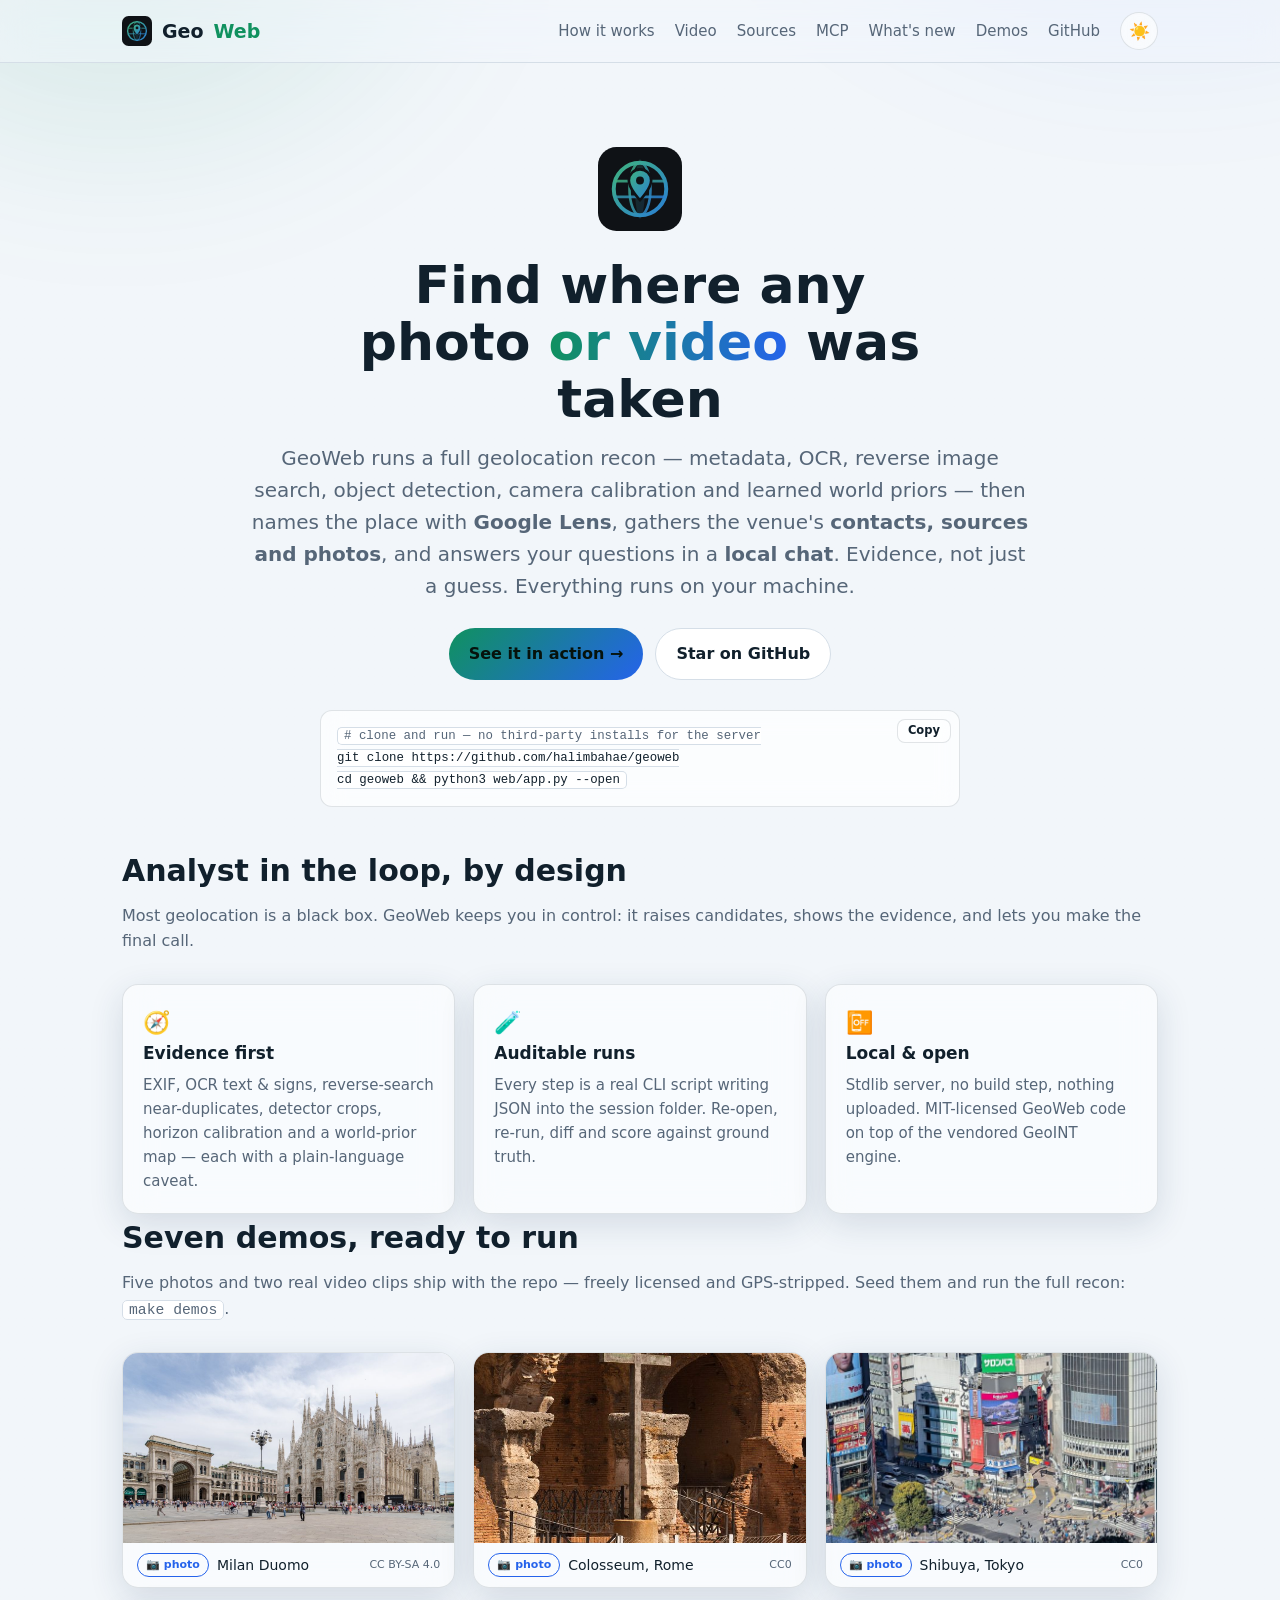
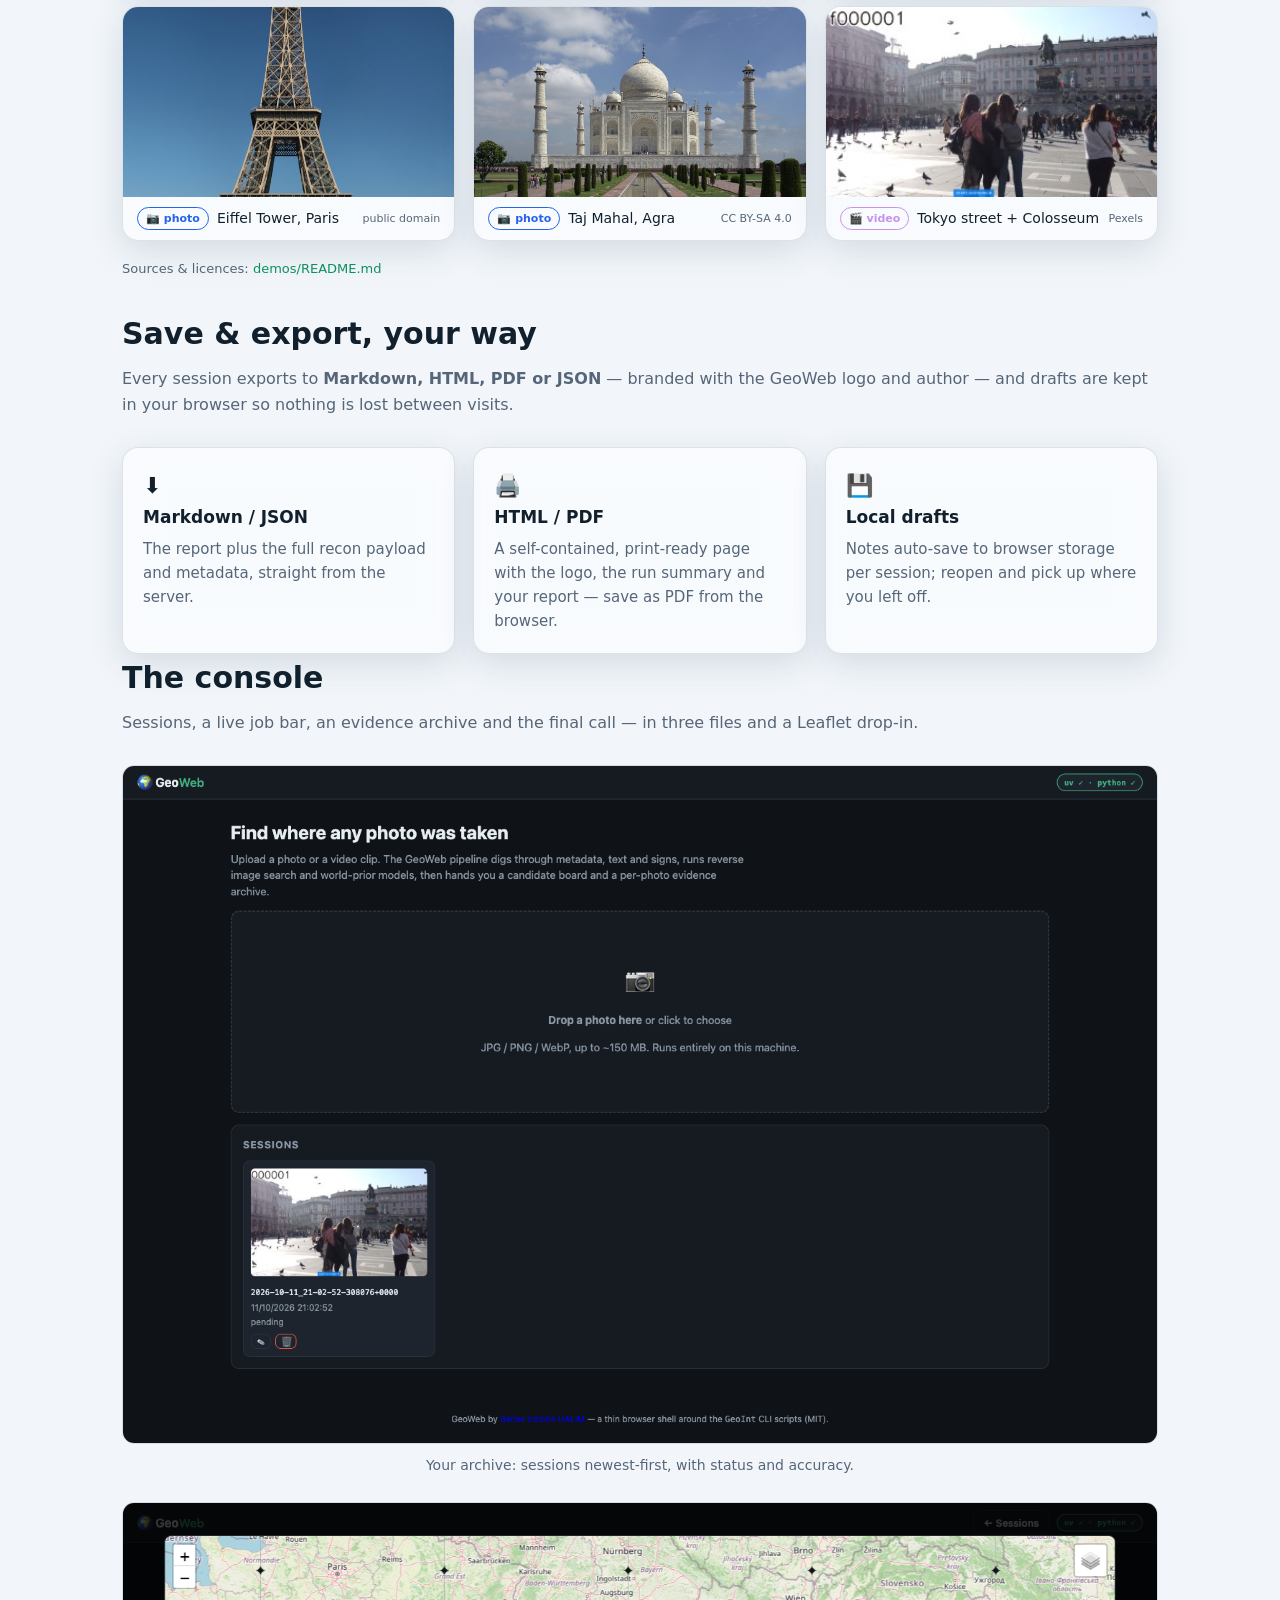
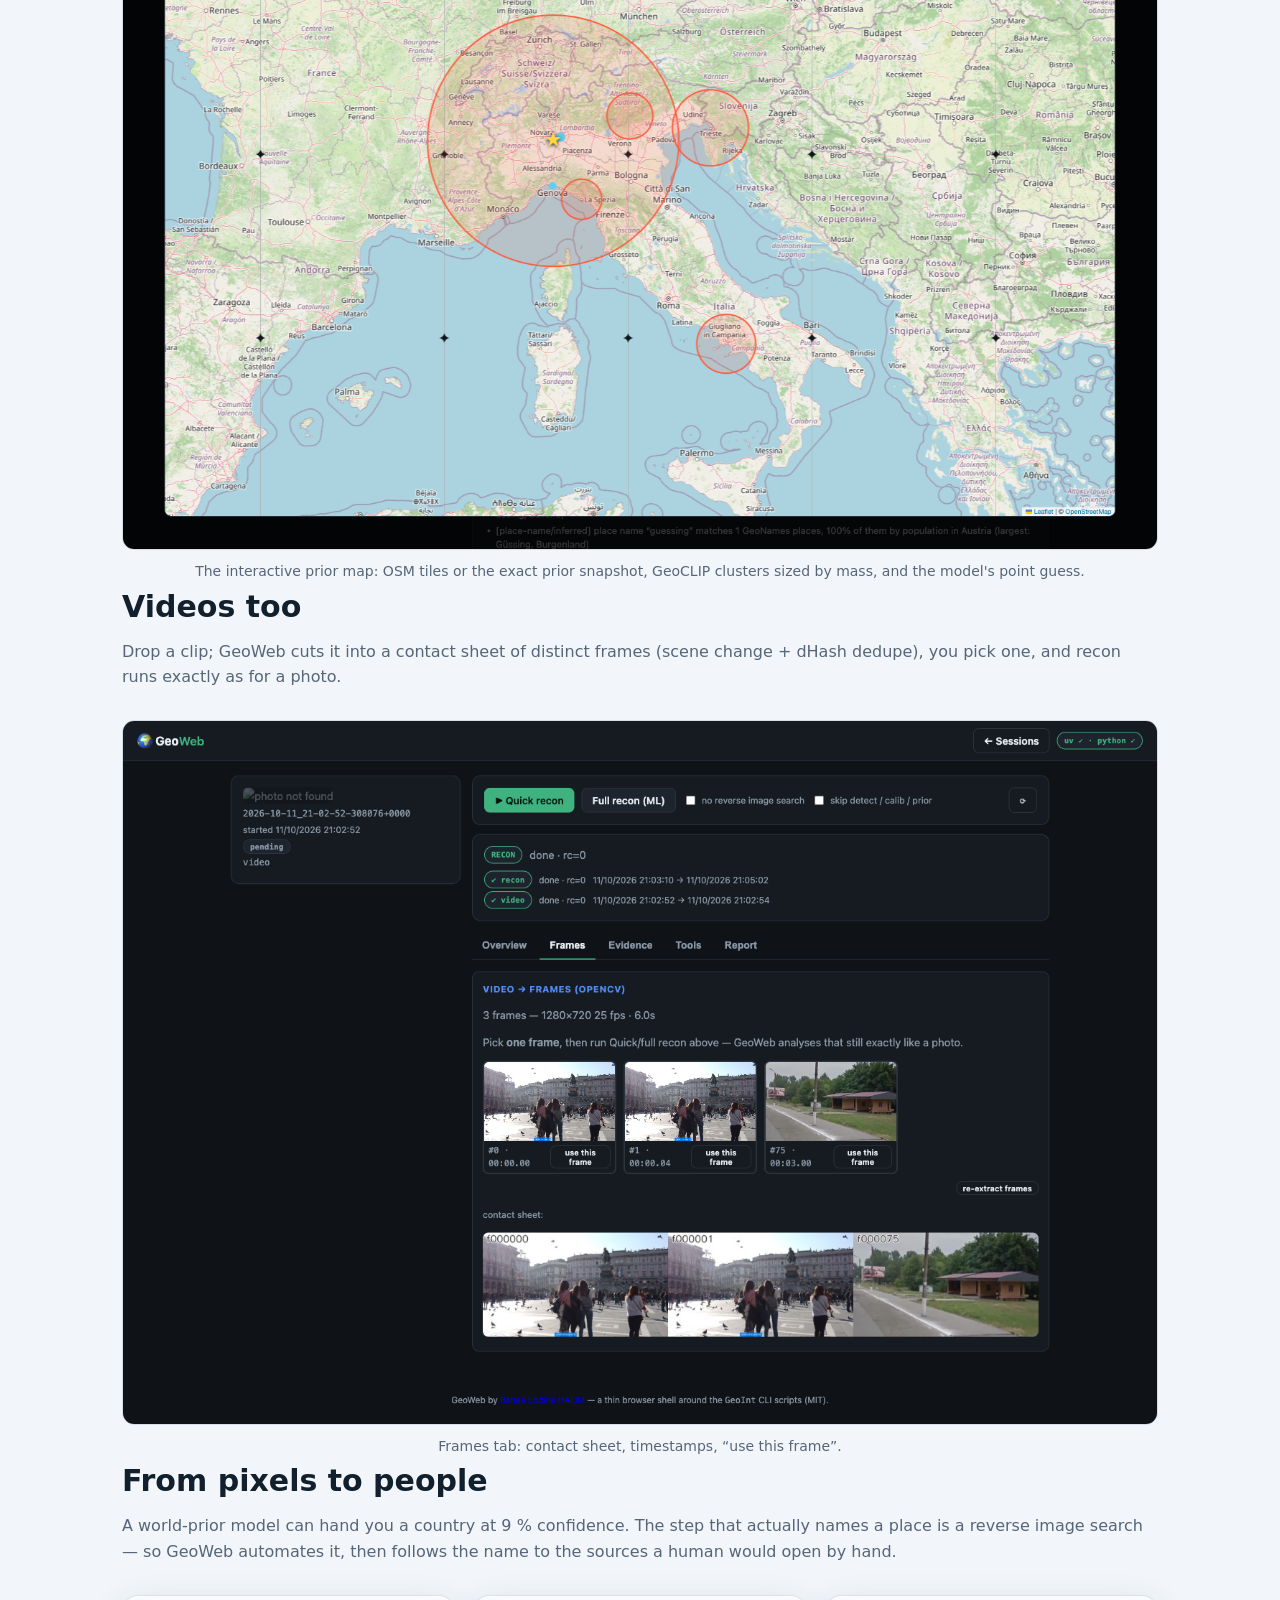
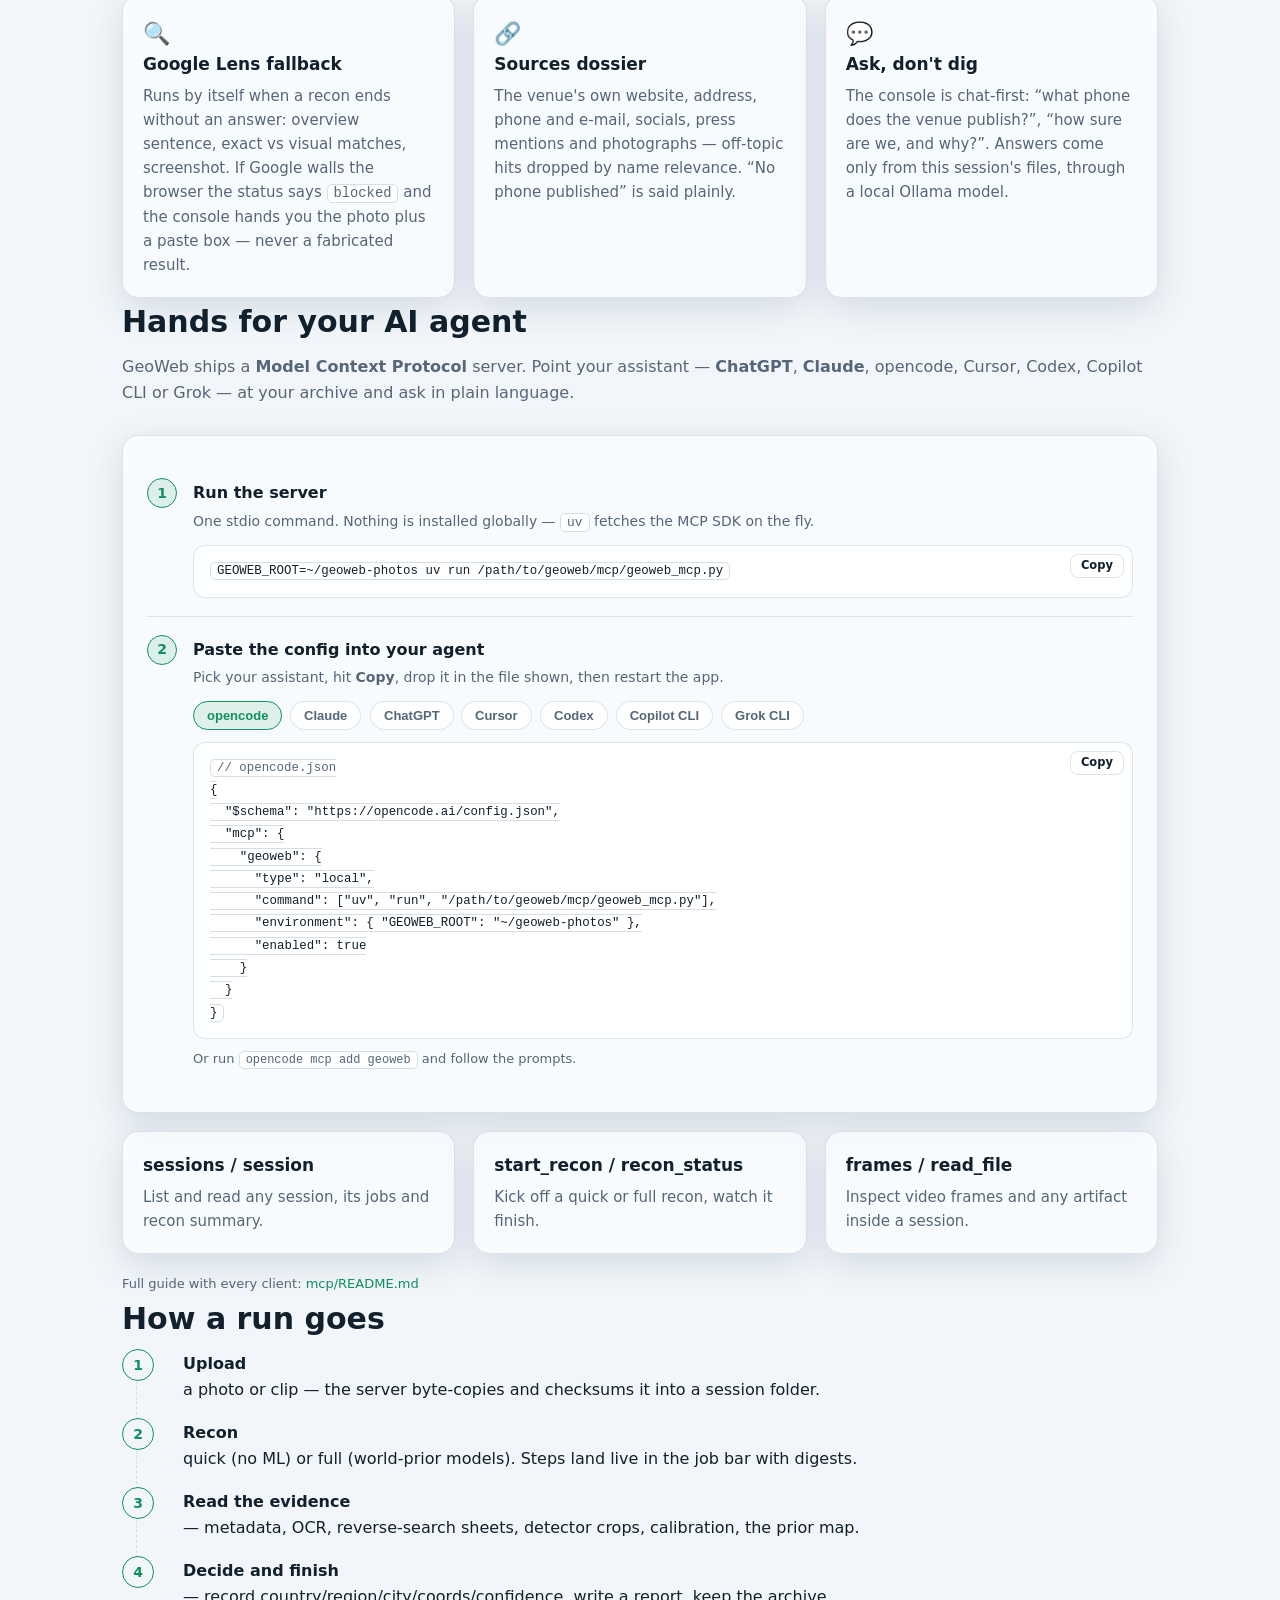
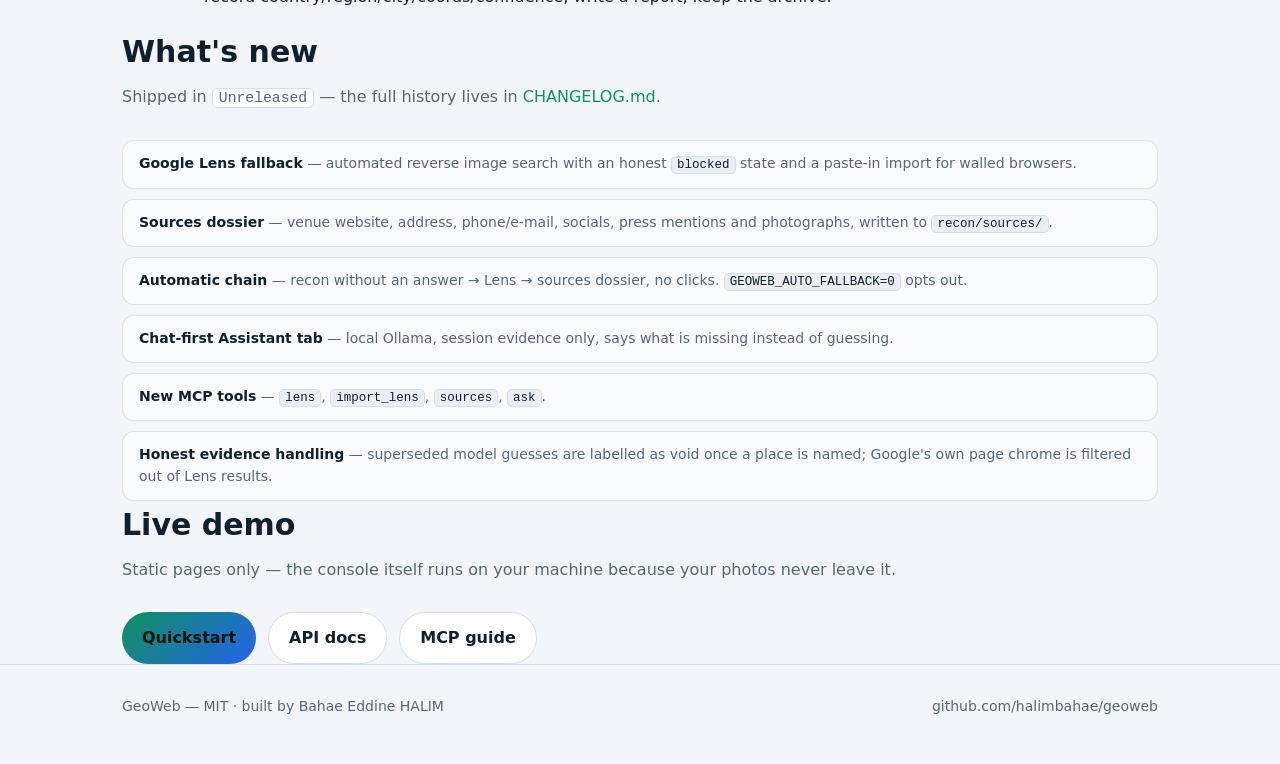
==== commit 3a0ab0e6: "docs + landing: document the Lens/sources/chat pipeline - docs/api.md: lens, dossier and chat endpoi" ====
--- a/landing/index.html
+++ b/landing/index.html
@@ -3,15 +3,55 @@
 <head>
 <meta charset="utf-8">
 <meta name="viewport" content="width=device-width, initial-scale=1">
-<title>GeoWeb — find where any photo or video was taken</title>
-<meta name="description" content="GeoWeb is a local-first, open-source console for photo & video geolocation: metadata, OCR, reverse image search, camera calibration and learned world priors, with the evidence in front of you.">
-<meta property="og:title" content="GeoWeb — local-first photo & video geolocation">
-<meta property="og:description" content="Run the recon, see the evidence, make the call. Photos and videos, entirely on your machine.">
-  <meta property="og:type" content="website">
-  <meta property="og:image" content="https://halimbahae.github.io/geoweb/assets/img/landing-full.png">
-  <meta name="twitter:card" content="summary_large_image">
-  <meta name="twitter:image" content="https://halimbahae.github.io/geoweb/assets/img/landing-full.png">
-<link rel="icon" href="assets/img/logo.svg">
+<title>GeoWeb — Find Where Any Photo or Video Was Taken | Local-First Geolocation</title>
+<meta name="description" content="GeoWeb is a local-first, open-source console for photo & video geolocation: metadata, OCR, reverse image search, object detection, camera calibration, learned world priors, a Google Lens fallback, venue sources/contacts and a chat that answers from the evidence. 100% local, nothing uploaded.">
+<meta name="keywords" content="geolocation, geolocalisation, photo geolocation, video geolocation, geo-intelligence, OSINT, image geolocation, reverse image search, EXIF, OCR, camera calibration, world prior, GeoCLIP, local-first, open source, MIT">
+<meta name="author" content="Bahae Eddine HALIM">
+<meta name="robots" content="index, follow, max-image-preview:large, max-snippet:-1">
+<meta name="geo.region" content="US">
+<meta name="geo.placename" content="San Francisco">
+<meta name="geo.position" content="37.7749;-122.4194">
+<meta name="ICBM" content="37.7749, -122.4194">
+
+<meta property="og:type" content="website">
+<meta property="og:site_name" content="GeoWeb">
+<meta property="og:title" content="GeoWeb — Find Where Any Photo or Video Was Taken">
+<meta property="og:description" content="Local-first geolocation recon for photos & videos. Metadata, OCR, reverse search, object detection, camera calibration & learned world priors. 100% on your machine.">
+<meta property="og:image" content="https://halimbahae.github.io/geoweb/assets/img/social-og.png">
+<meta property="og:image:width" content="1200">
+<meta property="og:image:height" content="630">
+<meta property="og:image:alt" content="GeoWeb — local-first photo & video geolocation console">
+<meta property="og:url" content="https://halimbahae.github.io/geoweb/">
+<meta property="og:locale" content="en_US">
+
+<meta name="twitter:card" content="summary_large_image">
+<meta name="twitter:title" content="GeoWeb — Find Where Any Photo or Video Was Taken">
+<meta name="twitter:description" content="Local-first geolocation recon. Metadata, OCR, reverse search, world priors. 100% local, open source.">
+<meta name="twitter:image" content="https://halimbahae.github.io/geoweb/assets/img/social-og.png">
+<meta name="twitter:image:alt" content="GeoWeb geolocation console">
+<meta name="twitter:creator" content="@halimbahae">
+
+<meta name="theme-color" content="#0b0e12">
+<link rel="icon" href="assets/img/logo.svg" type="image/svg+xml">
+<link rel="apple-touch-icon" href="assets/img/logo.svg">
+<link rel="canonical" href="https://halimbahae.github.io/geoweb/">
+
+<script type="application/ld+json">
+{
+  "@context": "https://schema.org",
+  "@type": "WebApplication",
+  "name": "GeoWeb",
+  "url": "https://halimbahae.github.io/geoweb/",
+  "description": "Local-first, open-source console for photo and video geolocation. Metadata, OCR, reverse image search, object detection, camera calibration and learned world priors.",
+  "applicationCategory": "DeveloperApplication",
+  "operatingSystem": "Any",
+  "offers": {"@type": "Offer", "price": "0", "priceCurrency": "USD"},
+  "author": {"@type": "Person", "name": "Bahae Eddine HALIM", "url": "https://www.linkedin.com/in/halimbahae/"},
+  "keywords": "geolocation, OSINT, photo geolocation, video geolocation, reverse image search, OCR, GeoCLIP",
+  "featureList": "Photo upload, Video upload, EXIF metadata, OCR, reverse image search, Google Lens fallback, venue sources and contacts, object detection, camera calibration, world prior map, local chat assistant, report export, MCP server"
+}
+</script>
+
 <link rel="stylesheet" href="assets/css/landing.css">
 <script>(function(){try{var t=localStorage.getItem("geoweb:theme")||((window.matchMedia&&window.matchMedia("(prefers-color-scheme: light)").matches)?"light":"dark");document.documentElement.setAttribute("data-theme",t);}catch(e){}})();</script>
 </head>
@@ -23,7 +63,9 @@
     <nav>
       <a href="#how">How it works</a>
       <a href="#video">Video</a>
+      <a href="#sources">Sources</a>
       <a href="#mcp">MCP</a>
+      <a href="#changelog">What's new</a>
       <a href="#demos">Demos</a>
       <a href="https://github.com/halimbahae/geoweb">GitHub</a>
       <button id="theme-toggle" class="theme-btn" type="button" title="Toggle dark / light theme" aria-label="Toggle dark / light theme">🌙</button>
@@ -35,8 +77,10 @@
   <img class="mark" src="assets/img/logo.svg" alt="GeoWeb logo">
   <h1>Find where any photo <span class="grad">or video</span> was taken</h1>
   <p class="lede">GeoWeb runs a full geolocation recon — metadata, OCR, reverse image search,
-     object detection, camera calibration and learned world priors — and shows you the
-     <strong>evidence</strong>, not just a guess. Everything runs locally.</p>
+     object detection, camera calibration and learned world priors — then names the place with
+     <strong>Google Lens</strong>, gathers the venue's <strong>contacts, sources and photos</strong>,
+     and answers your questions in a <strong>local chat</strong>. Evidence, not just a guess.
+     Everything runs on your machine.</p>
   <div class="cta">
     <a class="btn primary" href="#demos">See it in action →</a>
     <a class="btn" href="https://github.com/halimbahae/geoweb">Star on GitHub</a>
@@ -91,6 +135,16 @@
   <h2>Videos too</h2>
   <p class="sub">Drop a clip; GeoWeb cuts it into a contact sheet of distinct frames (scene change + dHash dedupe), you pick one, and recon runs exactly as for a photo.</p>
   <figure class="shot"><img src="assets/img/console-frames.png" alt="GeoWeb video frames tab"><figcaption>Frames tab: contact sheet, timestamps, “use this frame”.</figcaption></figure>
+</section>
+
+<section id="sources" class="wrap">
+  <h2>From pixels to people</h2>
+  <p class="sub">A world-prior model can hand you a country at 9 % confidence. The step that actually names a place is a reverse image search — so GeoWeb automates it, then follows the name to the sources a human would open by hand.</p>
+  <div class="grid g3">
+    <div class="card"><div class="ic">🔍</div><h3>Google Lens fallback</h3><p>Runs by itself when a recon ends without an answer: overview sentence, exact vs visual matches, screenshot. If Google walls the browser the status says <code>blocked</code> and the console hands you the photo plus a paste box — never a fabricated result.</p></div>
+    <div class="card"><div class="ic">🔗</div><h3>Sources dossier</h3><p>The venue's own website, address, phone and e-mail, socials, press mentions and photographs — off-topic hits dropped by name relevance. “No phone published” is said plainly.</p></div>
+    <div class="card"><div class="ic">💬</div><h3>Ask, don't dig</h3><p>The console is chat-first: “what phone does the venue publish?”, “how sure are we, and why?”. Answers come only from this session's files, through a local Ollama model.</p></div>
+  </div>
 </section>
 
 <section id="mcp" class="wrap">
@@ -233,6 +287,19 @@
   </ol>
 </section>
 
+<section id="changelog" class="wrap">
+  <h2>What's new</h2>
+  <p class="sub">Shipped in <code>Unreleased</code> — the full history lives in <a href="https://github.com/halimbahae/geoweb/blob/main/CHANGELOG.md">CHANGELOG.md</a>.</p>
+  <ul class="list">
+    <li><strong>Google Lens fallback</strong> — automated reverse image search with an honest <code>blocked</code> state and a paste-in import for walled browsers.</li>
+    <li><strong>Sources dossier</strong> — venue website, address, phone/e-mail, socials, press mentions and photographs, written to <code>recon/sources/</code>.</li>
+    <li><strong>Automatic chain</strong> — recon without an answer → Lens → sources dossier, no clicks. <code>GEOWEB_AUTO_FALLBACK=0</code> opts out.</li>
+    <li><strong>Chat-first Assistant tab</strong> — local Ollama, session evidence only, says what is missing instead of guessing.</li>
+    <li><strong>New MCP tools</strong> — <code>lens</code>, <code>import_lens</code>, <code>sources</code>, <code>ask</code>.</li>
+    <li><strong>Honest evidence handling</strong> — superseded model guesses are labelled as void once a place is named; Google's own page chrome is filtered out of Lens results.</li>
+  </ul>
+</section>
+
 <section id="demo" class="wrap">
   <h2>Live demo</h2>
   <p class="sub">Static pages only — the console itself runs on your machine because your photos never leave it.</p>
--- a/landing/assets/css/landing.css
+++ b/landing/assets/css/landing.css
@@ -201,3 +201,19 @@
 figure.demo-card .k.video { border-color: #c792ea; color: #c792ea; }
 figure.demo-card .lic { margin-left: auto; font-size: 11px; color: var(--muted); white-space: nowrap; }
 code { background: var(--bg2); border: 1px solid var(--line); border-radius: 5px; padding: 1px 6px; font-size: .92em; }
+
+/* what's new */
+#changelog .list {
+  list-style: none; margin: 18px 0 0; padding: 0;
+  display: grid; gap: 10px;
+}
+#changelog .list li {
+  background: var(--glass); border: 1px solid var(--glass-line);
+  border-radius: 12px; padding: 12px 16px; color: var(--muted);
+  font-size: 14px; line-height: 1.55;
+}
+#changelog .list li strong { color: var(--text); }
+#changelog .list code {
+  background: var(--bg3); border: 1px solid var(--line); border-radius: 5px;
+  padding: 1px 5px; font-size: 12.5px; color: var(--text);
+}
